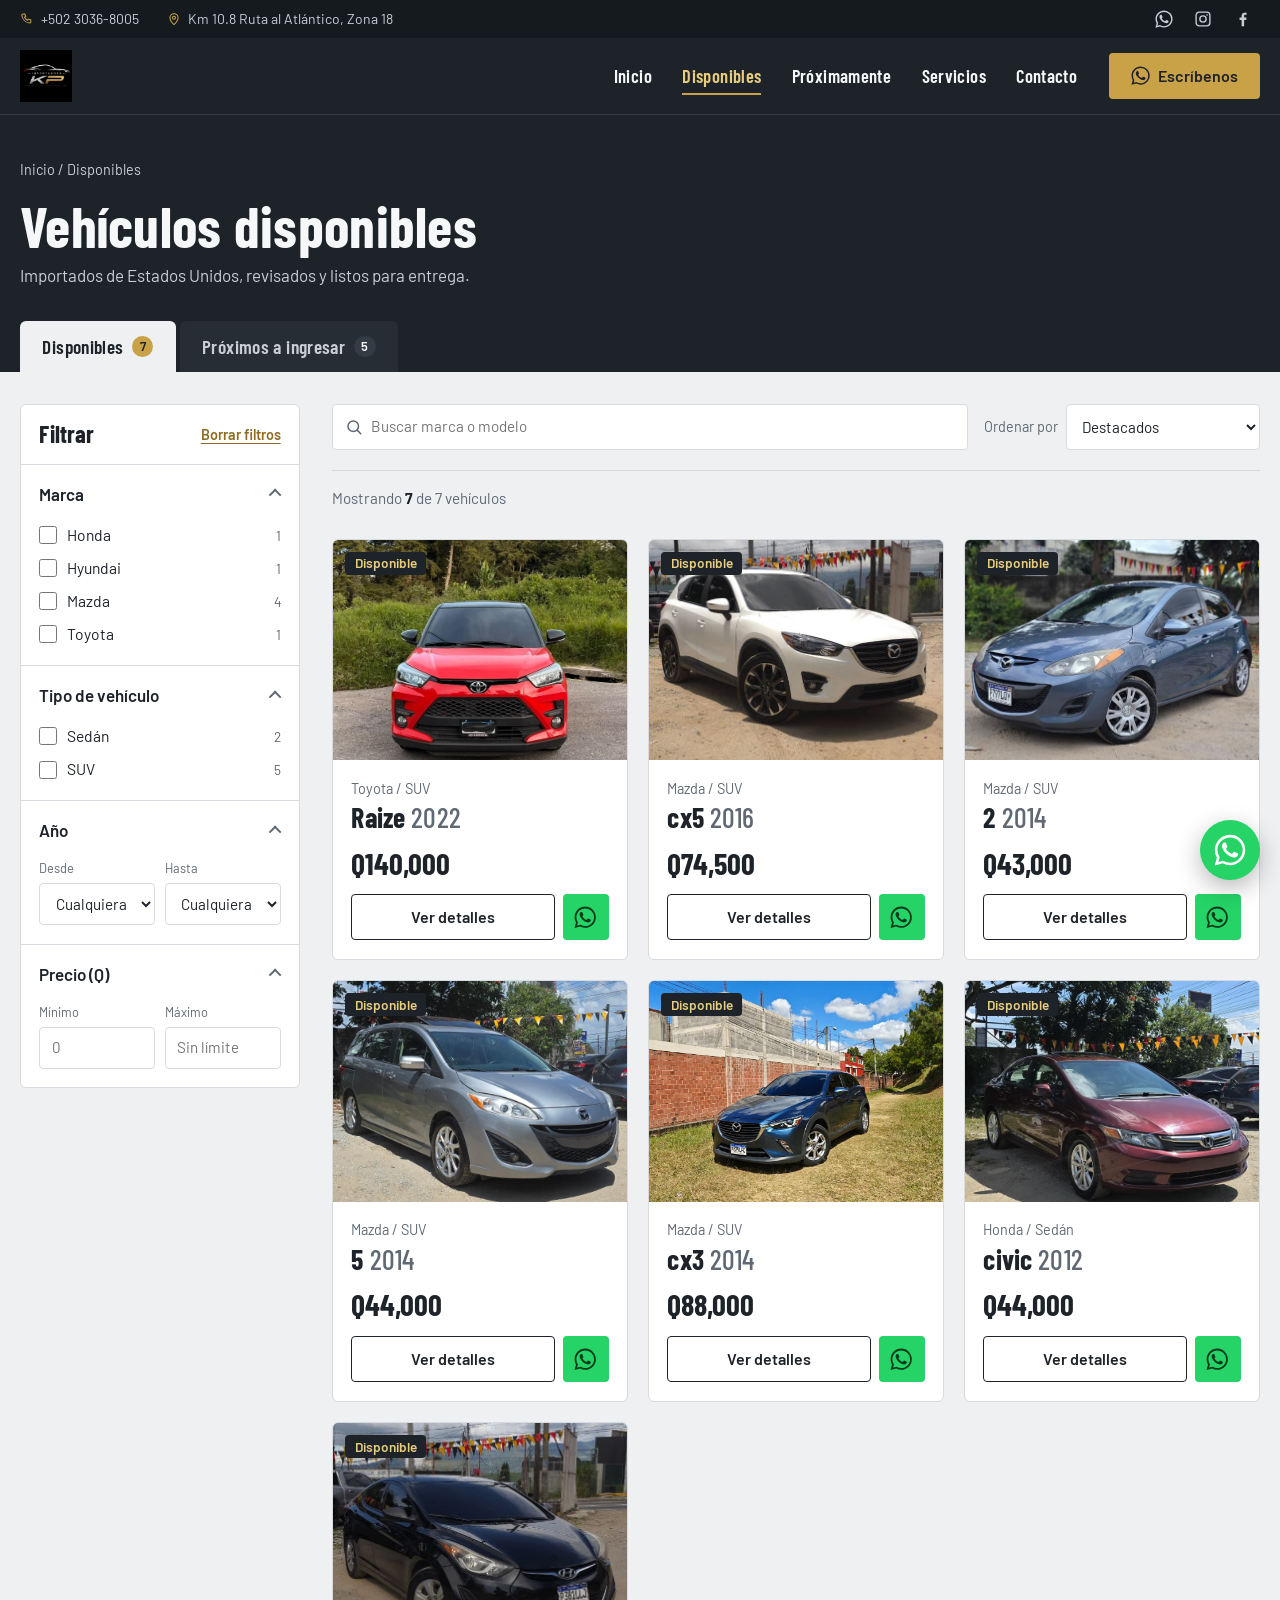
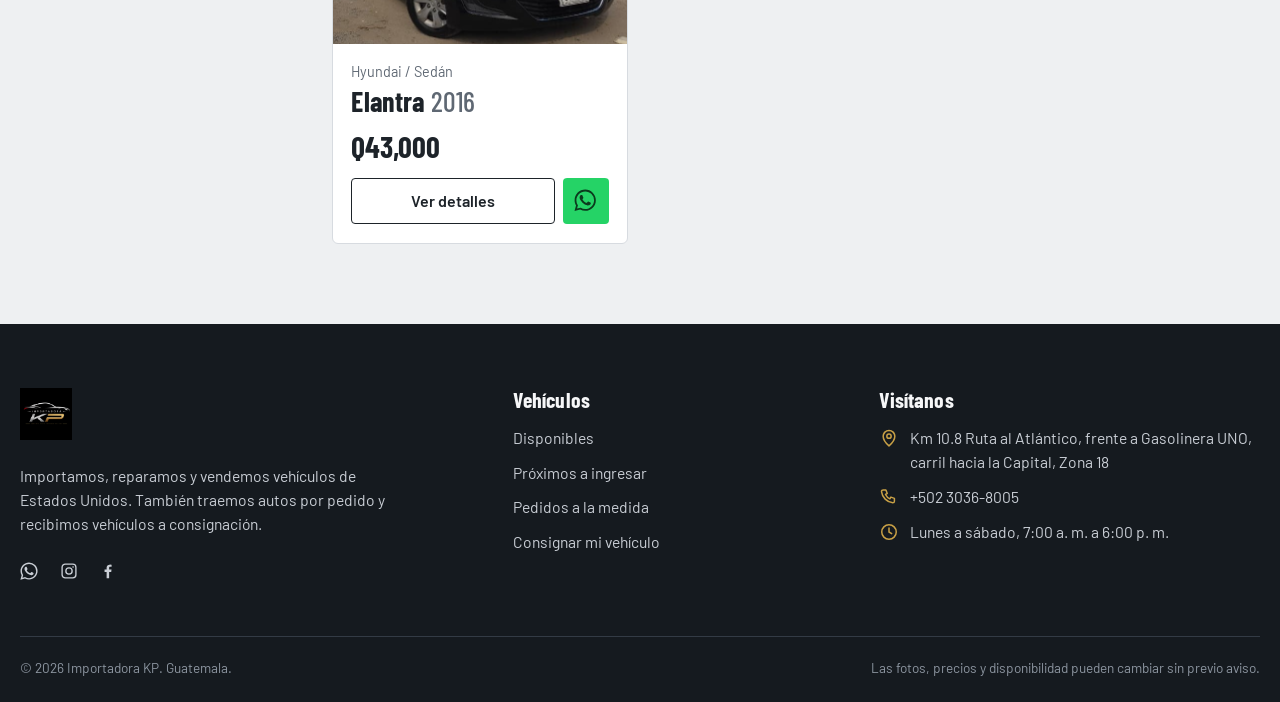
==== catalogo.html @ 545c74b1 "Add files via upload" ====
<!DOCTYPE html>
<html lang="es">
<head>
  <meta charset="UTF-8">
  <meta name="viewport" content="width=device-width, initial-scale=1">
  <title>Catálogo de vehículos | Importadora KP</title>
  <meta name="description" content="Vehículos importados de Estados Unidos disponibles y próximos a ingresar en Importadora KP, Guatemala.">
  <link rel="icon" href="img/logo-kp.png">
  <link rel="preconnect" href="https://fonts.googleapis.com">
  <link rel="preconnect" href="https://fonts.gstatic.com" crossorigin>
  <link href="https://fonts.googleapis.com/css2?family=Barlow+Condensed:wght@500;600;700&family=Barlow:wght@400;500;600&display=swap" rel="stylesheet">
  <link rel="stylesheet" href="css/styles.css">
</head>
<body data-pagina="catalogo">

  <header class="encabezado" id="encabezado"></header>

  <main>
    <section class="cabecera-pagina">
      <div class="contenedor">
        <nav class="migas" aria-label="Ruta"><a href="index.html">Inicio</a> / <span id="migaActual">Catálogo</span></nav>
        <h1 id="tituloCatalogo">Vehículos disponibles</h1>
        <p id="bajadaCatalogo">Importados de Estados Unidos, revisados y listos para entrega.</p>
        <div class="pestanas" role="tablist" aria-label="Tipo de inventario">
          <button class="pestana" role="tab" id="tabDisponibles" data-vista="disponibles" aria-controls="resultados">Disponibles <span class="pestana__cuenta" id="cuentaDisponibles"></span></button>
          <button class="pestana" role="tab" id="tabProximos" data-vista="proximamente" aria-controls="resultados">Próximos a ingresar <span class="pestana__cuenta" id="cuentaProximos"></span></button>
        </div>
      </div>
    </section>

    <div class="contenedor catalogo">
      <!-- Filtros -->
      <aside class="filtros" id="filtros" aria-label="Filtros">
        <div class="filtros__cabeza">
          <h2>Filtrar</h2>
          <button class="filtros__limpiar" id="limpiarFiltros" type="button">Borrar filtros</button>
          <button class="filtros__cerrar" id="cerrarFiltros" type="button" aria-label="Cerrar filtros"></button>
        </div>
        <div id="gruposFiltros"></div>
        <div class="filtros__pie">
          <button class="btn btn--oro btn--bloque" id="verResultados" type="button">Ver resultados</button>
        </div>
      </aside>
      <div class="fondo-filtros" id="fondoFiltros"></div>

      <!-- Resultados -->
      <section id="resultados" role="tabpanel" aria-labelledby="tituloCatalogo">
        <div class="resultados__barra">
          <button class="btn btn--linea boton-filtros" id="abrirFiltros" type="button" aria-controls="filtros">
            <svg viewBox="0 0 24 24" aria-hidden="true"><path d="M4 6h16M7 12h10M10 18h4" stroke="currentColor" stroke-width="2" stroke-linecap="round"/></svg>
            Filtros
          </button>
          <div class="busqueda">
            <svg viewBox="0 0 24 24" aria-hidden="true"><circle cx="11" cy="11" r="7" fill="none" stroke="currentColor" stroke-width="2"/><path d="M16.5 16.5L21 21" stroke="currentColor" stroke-width="2" stroke-linecap="round"/></svg>
            <label class="solo-lectores" for="buscar">Buscar por marca o modelo</label>
            <input id="buscar" type="search" placeholder="Buscar marca o modelo" autocomplete="off">
          </div>
          <div class="orden">
            <label for="ordenar">Ordenar por</label>
            <select id="ordenar">
              <option value="destacados">Destacados</option>
              <option value="precio-asc">Precio: menor a mayor</option>
              <option value="precio-desc">Precio: mayor a menor</option>
              <option value="anio-desc">Año: más nuevo</option>
              <option value="anio-asc">Año: más antiguo</option>
            </select>
          </div>
        </div>

        <p class="resultados__cuenta" id="cuentaResultados" aria-live="polite"></p>
        <div class="chips" id="chips"></div>
        <div id="avisoProximos"></div>
        <div class="rejilla" id="rejilla"></div>
      </section>
    </div>
  </main>

  <footer class="pie" id="pie"></footer>

  <script src="data/vehiculos.js"></script>
  <script src="js/comun.js"></script>
  <script src="js/catalogo.js"></script>
</body>
</html>
---- css/styles.css ----
/* =============================================================
   IMPORTADORA KP — ESTILOS
   Paleta cromo y oro sobre acero oscuro.
   ============================================================= */

:root {
  /* Colores de marca */
  --acero: #1D2329;          /* fondo oscuro principal */
  --acero-2: #262D35;        /* paneles sobre fondo oscuro */
  --acero-3: #333B45;        /* bordes sobre fondo oscuro */
  --cromo: #C9CED5;          /* texto secundario sobre oscuro */
  --blanco: #F6F7F8;
  --oro: #C9A146;
  --oro-claro: #E8CD7E;
  --oro-oscuro: #8E6B22;
  --papel: #EEF0F2;          /* fondo claro del catálogo */
  --tinta: #1D2329;          /* texto sobre claro */
  --gris: #5F6873;           /* texto secundario sobre claro */
  --linea: #D7DBE0;          /* bordes sobre claro */
  --wa: #25D366;

  --grad-oro: linear-gradient(180deg, #F7E7B0 0%, #E3C36F 38%, #C9A146 55%, #8E6B22 100%);
  --grad-cromo: linear-gradient(180deg, #FFFFFF 0%, #D9DDE2 45%, #9EA5AE 55%, #E7EAED 100%);

  --fuente-titulo: "Barlow Condensed", "Arial Narrow", "Roboto Condensed", sans-serif;
  --fuente-texto: "Barlow", "Segoe UI", Roboto, Helvetica, Arial, sans-serif;

  --ancho: 1240px;
  --radio: 6px;
  --radio-sm: 4px;
  --alto-barra: 76px;
}

*, *::before, *::after { box-sizing: border-box; }

html { scroll-behavior: smooth; scroll-padding-top: calc(var(--alto-barra) + 12px); }

body {
  margin: 0;
  font-family: var(--fuente-texto);
  font-size: 1.0625rem;
  line-height: 1.55;
  color: var(--tinta);
  background: var(--papel);
  -webkit-font-smoothing: antialiased;
}
body.sin-scroll { overflow: hidden; }

img { max-width: 100%; display: block; }
[hidden] { display: none !important; }
a { color: inherit; }
svg { width: 1em; height: 1em; flex-shrink: 0; }

h1, h2, h3 {
  font-family: var(--fuente-titulo);
  font-weight: 700;
  line-height: 1.02;
  letter-spacing: 0.005em;
  margin: 0;
}

:focus-visible { outline: 3px solid var(--oro); outline-offset: 3px; border-radius: 2px; }

.contenedor { width: min(100% - 2.5rem, var(--ancho)); margin-inline: auto; }

.solo-lectores {
  position: absolute; width: 1px; height: 1px; overflow: hidden;
  clip: rect(0 0 0 0); white-space: nowrap;
}

/* ---------- Botones ---------- */

.btn {
  display: inline-flex; align-items: center; justify-content: center; gap: .5rem;
  min-height: 46px; padding: .65rem 1.3rem;
  font: 600 1rem/1 var(--fuente-texto);
  text-decoration: none; border-radius: var(--radio-sm);
  border: 1.5px solid transparent; cursor: pointer;
  transition: background-color .15s, color .15s, border-color .15s;
}
.btn svg { width: 1.2em; height: 1.2em; }
.btn--oro { background: var(--oro); color: var(--acero); }
.btn--oro:hover { background: var(--oro-claro); }
.btn--linea { background: transparent; border-color: var(--tinta); color: var(--tinta); }
.btn--linea:hover { background: var(--tinta); color: var(--blanco); }
.btn--cromo { background: transparent; border-color: var(--cromo); color: var(--blanco); }
.btn--cromo:hover { background: var(--blanco); color: var(--acero); border-color: var(--blanco); }
.btn--wa { background: var(--wa); color: #0B3B1D; }
.btn--wa:hover { background: #3BE07A; }
.btn--icono { width: 46px; padding: 0; }
.btn--icono svg { width: 1.4em; height: 1.4em; }
.btn--bloque { width: 100%; }

/* ---------- Logo ---------- */

.logo { display: inline-flex; align-items: center; text-decoration: none; }
.logo img { height: 52px; width: auto; }
.logo__texto { display: none; }
.logo--texto .logo__texto {
  display: inline-block;
  font: 700 1.75rem/1 var(--fuente-titulo);
  background: var(--grad-cromo);
  -webkit-background-clip: text; background-clip: text; color: transparent;
}
.logo--texto .logo__texto b {
  background: var(--grad-oro);
  -webkit-background-clip: text; background-clip: text; color: transparent;
}

/* ---------- Encabezado ---------- */

.encabezado { position: sticky; top: 0; z-index: 50; }

.franja { background: #151A1F; color: var(--cromo); font-size: .875rem; }
.franja__fila { display: flex; align-items: center; gap: 1.75rem; min-height: 38px; }
.franja__dato { display: inline-flex; align-items: center; gap: .45rem; text-decoration: none; }
.franja__dato:hover { color: var(--oro-claro); }
.franja__dato svg { color: var(--oro); }
.redes { display: flex; gap: .35rem; }
.redes a {
  display: grid; place-items: center; width: 34px; height: 34px;
  color: var(--cromo); border-radius: 50%; text-decoration: none;
}
.redes a:hover { color: var(--oro-claro); }
.redes svg { width: 18px; height: 18px; }
.redes--franja { margin-left: auto; }

.barra { background: var(--acero); border-bottom: 1px solid var(--acero-3); }
.barra__fila { display: flex; align-items: center; justify-content: space-between; min-height: var(--alto-barra); gap: 2rem; }

.nav { display: flex; align-items: center; gap: 2rem; }
.nav ul { display: flex; gap: 1.9rem; list-style: none; margin: 0; padding: 0; }
.nav ul a {
  position: relative; display: block; padding: .5rem 0;
  font: 600 1.15rem/1 var(--fuente-titulo); letter-spacing: .02em;
  color: var(--blanco); text-decoration: none;
}
.nav ul a::after {
  content: ""; position: absolute; left: 0; right: 0; bottom: -2px; height: 2px;
  background: var(--oro); transform: scaleX(0); transform-origin: left; transition: transform .2s;
}
.nav ul a:hover::after, .nav ul a[aria-current="page"]::after { transform: scaleX(1); }
.nav ul a[aria-current="page"] { color: var(--oro-claro); }

.barra__menu {
  display: none; width: 46px; height: 46px; border: 1px solid var(--acero-3);
  background: transparent; color: var(--blanco); border-radius: var(--radio-sm); cursor: pointer;
}
.barra__menu svg { width: 24px; height: 24px; }

/* ---------- Portada (slider) ---------- */

.portada { position: relative; background: var(--acero); color: var(--blanco); overflow: hidden; }
.portada__pista { position: relative; height: clamp(520px, 82vh, 780px); }

/* Cada diapositiva espera a la derecha y entra deslizándose */
.diapositiva {
  position: absolute; inset: 0; display: flex; align-items: flex-end;
  transform: translateX(100%); visibility: hidden;
  transition: transform 1s cubic-bezier(.77, 0, .18, 1), visibility 1s;
}
.diapositiva.es-activa { transform: translateX(0); visibility: visible; }
.diapositiva.es-saliente { transform: translateX(-100%); visibility: visible; }
/* Cuando se va hacia atrás, el movimiento es al revés */
.portada--atras .diapositiva { transform: translateX(-100%); }
.portada--atras .diapositiva.es-activa { transform: translateX(0); }
.portada--atras .diapositiva.es-saliente { transform: translateX(100%); }

.diapositiva__fondo { position: absolute; inset: 0; overflow: hidden; }
.diapositiva__fondo img { width: 100%; height: 100%; object-fit: cover; }
/* La foto se acerca lentamente mientras está en pantalla */
.diapositiva.es-activa .diapositiva__fondo img { animation: acercar calc(var(--duracion, 6s) + 1.5s) ease-out forwards; }
@keyframes acercar { from { transform: scale(1); } to { transform: scale(1.1); } }

.diapositiva__fondo .foto-vacia { height: 100%; background: radial-gradient(ellipse at 70% 40%, #3A434E 0%, var(--acero) 70%); }
.diapositiva__fondo .foto-vacia svg { width: min(46vw, 560px); height: auto; color: #2E363F; margin-left: 30%; }
.diapositiva__fondo .foto-vacia span { display: none; }
.diapositiva::after {
  content: ""; position: absolute; inset: 0;
  background:
    linear-gradient(90deg, rgba(21,26,31,.92) 0%, rgba(21,26,31,.7) 42%, rgba(21,26,31,.1) 75%),
    linear-gradient(0deg, rgba(21,26,31,.85) 0%, rgba(21,26,31,0) 45%);
}
.diapositiva__texto { position: relative; z-index: 2; padding-bottom: clamp(5.5rem, 12vh, 8rem); }
.diapositiva__texto > * { max-width: 760px; }
.diapositiva__texto h1, .diapositiva__texto h2 {
  font-size: clamp(2.6rem, 6.2vw, 5rem);
  text-wrap: balance;
}
.diapositiva__texto p { font-size: clamp(1.05rem, 1.6vw, 1.25rem); color: var(--cromo); max-width: 56ch; margin: 1.1rem 0 2rem; }
.diapositiva__botones { display: flex; flex-wrap: wrap; gap: .8rem; }

/* Los textos entran uno tras otro después de que llega la foto */
.diapositiva.es-activa .diapositiva__texto > * { animation: entrar .8s cubic-bezier(.2,.7,.2,1) both; animation-delay: .55s; }
.diapositiva.es-activa .diapositiva__texto > :nth-child(2) { animation-delay: .7s; }
.diapositiva.es-activa .diapositiva__texto > :nth-child(3) { animation-delay: .85s; }
@keyframes entrar { from { opacity: 0; transform: translateY(28px); } to { opacity: 1; transform: none; } }

.portada__controles {
  position: absolute; z-index: 3; left: 0; right: 0; bottom: 1.75rem;
}
.portada__controles .contenedor { display: flex; align-items: center; gap: 1.25rem; }
.portada__puntos { display: flex; gap: .5rem; }
.portada__punto {
  position: relative; width: 56px; height: 20px; padding: 0; border: 0; background: none; cursor: pointer;
}
.portada__punto::before {
  content: ""; position: absolute; left: 0; right: 0; top: 9px; height: 3px; background: rgba(255,255,255,.28);
}
.portada__punto span {
  position: absolute; left: 0; top: 9px; height: 3px; width: 0; background: var(--oro);
}
.portada__punto.es-activo span { animation: progreso var(--duracion, 6s) linear forwards; }
.portada.en-pausa .portada__punto.es-activo span { animation-play-state: paused; }
@keyframes progreso { to { width: 100%; } }
.portada__contador { font: 600 1rem/1 var(--fuente-titulo); color: var(--cromo); letter-spacing: .05em; }
.portada__flechas { margin-left: auto; display: flex; gap: .5rem; }
.portada__flecha {
  width: 46px; height: 46px; display: grid; place-items: center;
  background: rgba(21,26,31,.55); color: var(--blanco); border: 1px solid rgba(255,255,255,.25);
  border-radius: 50%; cursor: pointer;
}
.portada__flecha:hover { border-color: var(--oro); color: var(--oro-claro); }
.portada__flecha svg { width: 20px; height: 20px; }
/* deja espacio para el botón flotante de WhatsApp */
@media (max-width: 1400px) { .portada__flechas { margin-right: 4.5rem; } }

/* ---------- Secciones ---------- */

.seccion { padding: clamp(4rem, 8vw, 6.5rem) 0; }
.seccion--oscura { background: var(--acero); color: var(--blanco); }
.seccion--blanca { background: #fff; }

.seccion__cabeza { display: flex; align-items: flex-end; justify-content: space-between; gap: 1.5rem; margin-bottom: 2.25rem; flex-wrap: wrap; }
.seccion__titulo { font-size: clamp(2.2rem, 4.4vw, 3.4rem); }
.seccion__bajada { color: var(--gris); margin: .6rem 0 0; max-width: 60ch; }
.seccion--oscura .seccion__bajada { color: var(--cromo); }

.enlace-flecha {
  display: inline-flex; align-items: center; gap: .4rem;
  font-weight: 600; text-decoration: none; border-bottom: 2px solid var(--oro); padding-bottom: 2px;
}
.enlace-flecha:hover { color: var(--oro-oscuro); }
.seccion--oscura .enlace-flecha:hover { color: var(--oro-claro); }

.seccion__mas { margin: 2rem 0 0; }

/* ---------- Servicios ---------- */

.servicios { background: var(--acero-2); color: var(--blanco); border-top: 3px solid var(--oro); }
.servicios__rejilla { display: grid; grid-template-columns: repeat(4, 1fr); }
.servicio {
  display: flex; flex-direction: column; gap: .7rem;
  padding: 2.4rem 1.75rem; border-right: 1px solid var(--acero-3); text-decoration: none;
}
.servicio:last-child { border-right: 0; }
.servicio svg { width: 44px; height: 44px; color: var(--oro); }
.servicio h3 { font-size: 1.6rem; }
.servicio p { margin: 0; color: var(--cromo); font-size: .98rem; }
a.servicio:hover h3 { color: var(--oro-claro); }

/* ---------- Carrusel de fichas (inicio) ---------- */

.carrusel { position: relative; }
.carrusel__pista {
  display: grid; grid-auto-flow: column; grid-auto-columns: calc((100% - 3 * 1.25rem) / 4);
  gap: 1.25rem; overflow-x: auto; scroll-snap-type: x mandatory;
  padding-bottom: .75rem; scrollbar-width: thin;
}
.carrusel__pista > * { scroll-snap-align: start; }
.carrusel__flechas { display: flex; gap: .5rem; }
.carrusel__flecha {
  width: 44px; height: 44px; display: grid; place-items: center; cursor: pointer;
  background: transparent; border: 1.5px solid currentColor; border-radius: 50%; color: inherit;
}
.carrusel__flecha:hover { background: var(--oro); border-color: var(--oro); color: var(--acero); }
.carrusel__flecha svg { width: 18px; height: 18px; }
.carrusel__flecha:disabled { opacity: .3; pointer-events: none; }

/* ---------- Ficha de vehículo ---------- */

.ficha {
  display: flex; flex-direction: column; background: #fff;
  border: 1px solid var(--linea); border-radius: var(--radio); overflow: hidden;
  color: var(--tinta);
}
.ficha:hover { border-color: #AEB5BE; }
.ficha__foto { position: relative; display: block; text-decoration: none; aspect-ratio: 4 / 3; background: #E3E6EA; overflow: hidden; }
.ficha__foto img { width: 100%; height: 100%; object-fit: cover; transition: transform .4s ease; }
.ficha:hover .ficha__foto img { transform: scale(1.03); }
.ficha__estado {
  position: absolute; top: .75rem; left: .75rem;
  padding: .3rem .6rem; border-radius: var(--radio-sm);
  font: 600 .85rem/1 var(--fuente-texto);
  background: var(--acero); color: var(--oro-claro);
}
.ficha--proximo .ficha__estado { background: var(--oro); color: var(--acero); }

.ficha__cuerpo { display: flex; flex-direction: column; flex: 1; padding: 1.1rem 1.15rem 1.2rem; }
.ficha__marca { margin: 0 0 .2rem; font-size: .9rem; color: var(--gris); }
.ficha__nombre { font-size: 1.75rem; }
.ficha__nombre a { text-decoration: none; }
.ficha__nombre a:hover { color: var(--oro-oscuro); }
.ficha__nombre span { color: var(--gris); font-weight: 500; }
.ficha__datos { display: flex; flex-wrap: wrap; gap: .35rem; list-style: none; padding: 0; margin: .75rem 0 0; }
.ficha__datos li { font-size: .85rem; padding: .2rem .55rem; background: var(--papel); border-radius: var(--radio-sm); color: #3E4650; }
.ficha__precio {
  margin: auto 0 0; padding-top: 1rem;
  font: 700 1.9rem/1 var(--fuente-titulo); color: var(--tinta);
}
.ficha__precio--pendiente { font-size: 1.35rem; color: var(--gris); font-weight: 600; }
.ficha__acciones { display: flex; gap: .5rem; margin-top: 1rem; }
.ficha__acciones .btn--linea { flex: 1; }

/* Foto faltante */
.foto-vacia {
  width: 100%; height: 100%; display: flex; flex-direction: column; align-items: center; justify-content: center; gap: .6rem;
  background: linear-gradient(160deg, #E7EAED, #D5DADF); color: #A9B0B8;
}
.foto-vacia svg { width: 46%; height: auto; }
.foto-vacia span { font-size: .85rem; color: var(--gris); }
.seccion--oscura .ficha { border-color: var(--acero-3); }

/* Vacío */
.vacio {
  grid-column: 1 / -1; padding: 3rem 1.5rem; text-align: center;
  border: 1.5px dashed var(--linea); border-radius: var(--radio); background: #fff;
}
.vacio h3 { font-size: 1.8rem; margin-bottom: .5rem; }
.vacio p { color: var(--gris); margin: 0 auto 1.25rem; max-width: 48ch; }
.vacio__botones { display: flex; gap: .6rem; justify-content: center; flex-wrap: wrap; }
.seccion--oscura .vacio { background: var(--acero-2); border-color: var(--acero-3); }
.seccion--oscura .vacio p { color: var(--cromo); }

/* ---------- Contacto ---------- */

.contacto__rejilla { display: grid; grid-template-columns: 1fr 1.1fr; gap: clamp(2rem, 5vw, 4.5rem); align-items: start; }
.contacto__lista { list-style: none; padding: 0; margin: 2rem 0; display: grid; gap: 1.25rem; }
.contacto__lista li { display: grid; grid-template-columns: 44px 1fr; gap: .9rem; align-items: start; }
.contacto__icono { display: grid; place-items: center; width: 44px; height: 44px; border-radius: 50%; background: var(--acero); color: var(--oro); }
.contacto__icono svg { width: 20px; height: 20px; }
.contacto__lista strong { display: block; font-size: .9rem; color: var(--gris); font-weight: 500; }
.contacto__lista a, .contacto__lista span { font-weight: 600; text-decoration: none; }
.contacto__lista a:hover { color: var(--oro-oscuro); }
.contacto__mapa { border: 1px solid var(--linea); border-radius: var(--radio); overflow: hidden; aspect-ratio: 16 / 10; background: #E3E6EA; }
.contacto__mapa iframe { width: 100%; height: 100%; border: 0; display: block; }

.formulario { background: var(--acero); color: var(--blanco); padding: clamp(1.75rem, 4vw, 2.75rem); border-radius: var(--radio); }
.formulario h3 { font-size: 2rem; }
.formulario > p { color: var(--cromo); margin: .5rem 0 1.5rem; }
.campo { display: grid; gap: .4rem; margin-bottom: 1rem; }
.campo label { font-size: .95rem; font-weight: 600; }
.campo input, .campo select, .campo textarea {
  width: 100%; min-height: 48px; padding: .7rem .9rem;
  font: inherit; font-size: 1rem; color: var(--blanco);
  background: var(--acero-2); border: 1px solid var(--acero-3); border-radius: var(--radio-sm);
}
.campo textarea { min-height: 110px; resize: vertical; }
.campo input:focus, .campo select:focus, .campo textarea:focus { outline: none; border-color: var(--oro); box-shadow: 0 0 0 3px rgba(201,161,70,.25); }
.campo__fila { display: grid; grid-template-columns: 1fr 1fr; gap: 1rem; }
.formulario__nota { font-size: .85rem; color: var(--cromo); margin: .9rem 0 0; }
.campo__error { color: #F2A7A0; font-size: .85rem; min-height: 1em; }

/* ---------- Pie ---------- */

.pie { background: #151A1F; color: var(--cromo); padding-top: 4rem; }
.pie__rejilla { display: grid; grid-template-columns: 1.4fr 1fr 1.2fr; gap: 3rem; padding-bottom: 3rem; }
.pie__marca p { margin: 1.1rem 0; max-width: 42ch; font-size: .98rem; }
.pie__marca .redes { margin-left: -8px; }
.pie__titulo { font-size: 1.35rem; color: var(--blanco); margin-bottom: 1rem; }
.pie__lista { list-style: none; margin: 0; padding: 0; display: grid; gap: .65rem; font-size: .98rem; }
.pie__lista a { text-decoration: none; }
.pie__lista a:hover { color: var(--oro-claro); }
.pie__lista--iconos li { display: grid; grid-template-columns: 20px 1fr; gap: .7rem; }
.pie__lista--iconos svg { width: 20px; height: 20px; color: var(--oro); margin-top: 2px; }
.pie__legal {
  display: flex; justify-content: space-between; gap: 1rem; flex-wrap: wrap;
  border-top: 1px solid var(--acero-3); padding: 1.25rem 0 1.5rem; font-size: .85rem; color: #8D96A1;
}
.pie__legal p { margin: 0; }

/* ---------- WhatsApp flotante ---------- */

.wa-flotante {
  position: fixed; right: 1.25rem; bottom: 1.25rem; z-index: 60;
  width: 60px; height: 60px; display: grid; place-items: center; border-radius: 50%;
  background: var(--wa); color: #fff; box-shadow: 0 8px 24px rgba(0,0,0,.28);
}
.wa-flotante svg { width: 32px; height: 32px; }
.wa-flotante:hover { background: #1FB857; }

/* =============================================================
   CATÁLOGO
   ============================================================= */

.cabecera-pagina { background: var(--acero); color: var(--blanco); padding: 2.75rem 0 0; }
.cabecera-pagina h1 { font-size: clamp(2.4rem, 5vw, 3.6rem); }
.cabecera-pagina p { color: var(--cromo); margin: .5rem 0 0; max-width: 60ch; }
.migas { font-size: .9rem; color: var(--cromo); margin-bottom: .9rem; }
.migas a { text-decoration: none; }
.migas a:hover { color: var(--oro-claro); }

.pestanas { display: flex; gap: .25rem; margin-top: 2rem; }
.pestana {
  display: inline-flex; align-items: center; gap: .55rem;
  padding: .95rem 1.4rem; border: 0; cursor: pointer;
  font: 600 1.2rem/1 var(--fuente-titulo); letter-spacing: .02em;
  color: var(--cromo); background: var(--acero-2);
  border-radius: var(--radio) var(--radio) 0 0;
}
.pestana:hover { color: var(--blanco); }
.pestana[aria-selected="true"] { background: var(--papel); color: var(--tinta); }
.pestana__cuenta {
  font: 600 .8rem/1 var(--fuente-texto); padding: .25rem .45rem; border-radius: 99px;
  background: var(--acero-3); color: var(--blanco);
}
.pestana[aria-selected="true"] .pestana__cuenta { background: var(--oro); color: var(--acero); }

.catalogo { display: grid; grid-template-columns: 280px 1fr; gap: 2rem; padding: 2rem 0 5rem; align-items: start; }

/* Filtros */
.filtros {
  position: sticky; top: calc(var(--alto-barra) + 1rem);
  background: #fff; border: 1px solid var(--linea); border-radius: var(--radio);
  max-height: calc(100vh - var(--alto-barra) - 2rem); overflow: auto;
}
.filtros__cabeza {
  display: flex; align-items: center; justify-content: space-between;
  padding: 1rem 1.15rem; border-bottom: 1px solid var(--linea);
}
.filtros__cabeza h2 { font-size: 1.5rem; }
.filtros__limpiar { background: none; border: 0; color: var(--oro-oscuro); font: 600 .9rem var(--fuente-texto); cursor: pointer; padding: .3rem 0; text-decoration: underline; text-underline-offset: 3px; }
.filtros__cerrar { display: none; background: none; border: 0; cursor: pointer; width: 40px; height: 40px; color: var(--tinta); }
.filtros__cerrar svg { width: 22px; height: 22px; }

.grupo { border-bottom: 1px solid var(--linea); }
.grupo:last-of-type { border-bottom: 0; }
.grupo summary {
  display: flex; align-items: center; justify-content: space-between;
  padding: 1rem 1.15rem; cursor: pointer; list-style: none;
  font-weight: 600;
}
.grupo summary::-webkit-details-marker { display: none; }
.grupo summary::after {
  content: ""; width: 9px; height: 9px; border-right: 2px solid var(--gris); border-bottom: 2px solid var(--gris);
  transform: rotate(45deg) translateY(-3px); transition: transform .2s;
}
.grupo[open] summary::after { transform: rotate(225deg) translateY(-2px); }
.grupo__cuerpo { padding: 0 1.15rem 1.15rem; display: grid; gap: .55rem; }

.opcion { display: flex; align-items: center; gap: .6rem; cursor: pointer; font-size: .98rem; }
.opcion input { width: 18px; height: 18px; accent-color: var(--acero); margin: 0; }
.opcion span:last-child { margin-left: auto; color: var(--gris); font-size: .85rem; }

.rango { display: grid; grid-template-columns: 1fr 1fr; gap: .6rem; }
.rango label { display: grid; gap: .25rem; font-size: .8rem; color: var(--gris); }
.rango input, .rango select, .busqueda input, .orden select {
  width: 100%; min-height: 42px; padding: .5rem .7rem; font: inherit; font-size: .95rem;
  border: 1px solid var(--linea); border-radius: var(--radio-sm); background: #fff; color: var(--tinta);
}
.rango input:focus, .rango select:focus, .busqueda input:focus, .orden select:focus { outline: none; border-color: var(--acero); box-shadow: 0 0 0 3px rgba(29,35,41,.12); }

/* Resultados */
.resultados__barra {
  display: flex; align-items: center; gap: 1rem; flex-wrap: wrap;
  padding-bottom: 1.25rem; margin-bottom: 1.5rem; border-bottom: 1px solid var(--linea);
}
.busqueda { position: relative; flex: 1 1 260px; }
.busqueda svg { position: absolute; left: .8rem; top: 50%; transform: translateY(-50%); width: 18px; height: 18px; color: var(--gris); }
.busqueda input { padding-left: 2.4rem; min-height: 46px; }
.resultados__cuenta { margin: -0.5rem 0 1rem; color: var(--gris); font-size: .95rem; }
.resultados__cuenta:empty { display: none; }
.filtros__vacio { padding: 1.15rem; margin: 0; color: var(--gris); }
.resultados__cuenta strong { color: var(--tinta); }
.orden { display: flex; align-items: center; gap: .5rem; }
.orden label { font-size: .9rem; color: var(--gris); white-space: nowrap; }
.orden select { min-height: 46px; width: auto; }
.boton-filtros { display: none; }

.chips { display: flex; flex-wrap: wrap; gap: .5rem; margin: -0.5rem 0 1.25rem; }
.chip {
  display: inline-flex; align-items: center; gap: .4rem;
  padding: .35rem .5rem .35rem .75rem; border-radius: 99px;
  background: var(--acero); color: var(--blanco); border: 0; cursor: pointer; font: 500 .85rem var(--fuente-texto);
}
.chip svg { width: 14px; height: 14px; color: var(--oro-claro); }
.chip:hover { background: #2F3842; }

.rejilla { display: grid; grid-template-columns: repeat(3, 1fr); gap: 1.25rem; }

.aviso-proximos {
  display: flex; gap: 1rem; align-items: center; justify-content: space-between; flex-wrap: wrap;
  padding: 1.1rem 1.25rem; margin-bottom: 1.5rem;
  background: #fff; border: 1px solid var(--linea); border-left: 4px solid var(--oro); border-radius: var(--radio);
}
.aviso-proximos p { margin: 0; max-width: 62ch; }

.fondo-filtros { display: none; }

/* =============================================================
   DETALLE DE VEHÍCULO
   ============================================================= */

.detalle { display: grid; grid-template-columns: 1.45fr 1fr; gap: 2.5rem; padding: 2rem 0 4rem; align-items: start; }
.galeria__principal {
  position: relative; aspect-ratio: 4 / 3; background: #E3E6EA; border-radius: var(--radio); overflow: hidden;
}
.galeria__principal img { width: 100%; height: 100%; object-fit: cover; }
.galeria__miniaturas { display: grid; grid-template-columns: repeat(5, 1fr); gap: .6rem; margin-top: .6rem; }
.galeria__miniatura { padding: 0; border: 2px solid transparent; border-radius: var(--radio-sm); overflow: hidden; aspect-ratio: 4 / 3; cursor: pointer; background: #E3E6EA; }
.galeria__miniatura img { width: 100%; height: 100%; object-fit: cover; }
.galeria__miniatura[aria-current="true"] { border-color: var(--oro); }
.galeria__nav {
  position: absolute; top: 50%; transform: translateY(-50%);
  width: 44px; height: 44px; border-radius: 50%; border: 0; cursor: pointer;
  background: rgba(29,35,41,.7); color: #fff; display: grid; place-items: center;
}
.galeria__nav svg { width: 18px; height: 18px; }
.galeria__nav--ant { left: .75rem; }
.galeria__nav--sig { right: .75rem; }

.resumen { position: sticky; top: calc(var(--alto-barra) + 1rem); background: #fff; border: 1px solid var(--linea); border-radius: var(--radio); padding: 1.75rem; }
.resumen__estado { display: inline-block; padding: .3rem .6rem; border-radius: var(--radio-sm); font: 600 .85rem/1 var(--fuente-texto); background: var(--acero); color: var(--oro-claro); }
.resumen__estado--proximo { background: var(--oro); color: var(--acero); }
.resumen__marca { margin: 1rem 0 .15rem; color: var(--gris); }
.resumen h1 { font-size: clamp(2.2rem, 4vw, 3rem); }
.resumen h1 span { color: var(--gris); font-weight: 500; }
.resumen__precio { font: 700 2.6rem/1 var(--fuente-titulo); margin: 1.25rem 0 0; }
.resumen__precio--pendiente { font-size: 1.8rem; color: var(--gris); }
.resumen__botones { display: grid; gap: .6rem; margin-top: 1.5rem; }
.resumen__nota { font-size: .88rem; color: var(--gris); margin: 1rem 0 0; }

.fichatecnica { margin-top: 2.5rem; }
.fichatecnica h2 { font-size: 2rem; margin-bottom: 1rem; }
.fichatecnica dl { display: grid; grid-template-columns: repeat(2, 1fr); margin: 0; background: #fff; border: 1px solid var(--linea); border-radius: var(--radio); overflow: hidden; }
.fichatecnica dl div { padding: .9rem 1.15rem; border-bottom: 1px solid var(--linea); }
.fichatecnica dl div:nth-child(odd) { border-right: 1px solid var(--linea); }
.fichatecnica dt { font-size: .85rem; color: var(--gris); }
.fichatecnica dd { margin: .1rem 0 0; font-weight: 600; }
.fichatecnica__texto { margin-top: 1.5rem; white-space: pre-line; max-width: 70ch; }

.no-encontrado { padding: 5rem 0; text-align: center; }
.no-encontrado h1 { font-size: 3rem; margin-bottom: .75rem; }
.no-encontrado p { color: var(--gris); margin: 0 auto 1.75rem; max-width: 48ch; }

/* =============================================================
   RESPONSIVE
   ============================================================= */

@media (max-width: 1100px) {
  .carrusel__pista { grid-auto-columns: calc((100% - 2 * 1.25rem) / 3); }
  .rejilla { grid-template-columns: repeat(2, 1fr); }
  .nav ul { gap: 1.3rem; }
}

@media (max-width: 960px) {
  :root { --alto-barra: 68px; }
  .franja__dato--dir { display: none; }
  .barra__menu { display: grid; place-items: center; }
  .nav {
    position: fixed; inset: calc(var(--alto-barra) + 38px) 0 0 0; z-index: 40;
    flex-direction: column; align-items: stretch; gap: 1.5rem;
    padding: 1.5rem 1.25rem 2rem; background: var(--acero);
    transform: translateX(100%); visibility: hidden; transition: transform .25s ease, visibility .25s;
  }
  .nav--abierto { transform: none; visibility: visible; }
  .nav ul { flex-direction: column; gap: 0; }
  .nav ul a { padding: 1.1rem 0; font-size: 1.6rem; border-bottom: 1px solid var(--acero-3); }
  .nav ul a::after { display: none; }
  .nav__cta { min-height: 54px; }

  .servicios__rejilla { grid-template-columns: repeat(2, 1fr); }
  .servicio:nth-child(2) { border-right: 0; }
  .servicio:nth-child(-n+2) { border-bottom: 1px solid var(--acero-3); }

  .contacto__rejilla { grid-template-columns: 1fr; }
  .pie__rejilla { grid-template-columns: 1fr 1fr; }
  .pie__marca { grid-column: 1 / -1; }

  /* Catálogo: filtros como panel lateral */
  .catalogo { grid-template-columns: 1fr; }
  .filtros {
    position: fixed; top: 0; bottom: 0; left: 0; z-index: 70; width: min(88vw, 360px);
    max-height: none; border-radius: 0; border: 0;
    transform: translateX(-100%); visibility: hidden; transition: transform .25s ease, visibility .25s;
  }
  .filtros--abierto { transform: none; visibility: visible; }
  .filtros__cerrar { display: grid; place-items: center; }
  .filtros__pie { position: sticky; bottom: 0; padding: 1rem 1.15rem; background: #fff; border-top: 1px solid var(--linea); }
  .fondo-filtros { position: fixed; inset: 0; z-index: 65; background: rgba(21,26,31,.55); }
  .fondo-filtros--visible { display: block; }
  .boton-filtros { display: inline-flex; }

  .detalle { grid-template-columns: 1fr; }
  .resumen { position: static; }
}

@media (min-width: 961px) { .filtros__pie { display: none; } }

@media (max-width: 640px) {
  body { font-size: 1rem; }
  .contenedor { width: min(100% - 2rem, var(--ancho)); }
  .franja { font-size: .82rem; }
  .logo img { height: 42px; }
  .carrusel__pista { grid-auto-columns: 82%; }
  .rejilla { grid-template-columns: 1fr; }
  .servicios__rejilla { grid-template-columns: 1fr; }
  .servicio { border-right: 0; border-bottom: 1px solid var(--acero-3); padding: 1.75rem 0; }
  .servicio:last-child { border-bottom: 0; }
  .campo__fila { grid-template-columns: 1fr; }
  .pie__rejilla { grid-template-columns: 1fr; gap: 2rem; }
  .diapositiva::after { background: linear-gradient(0deg, rgba(21,26,31,.95) 0%, rgba(21,26,31,.75) 45%, rgba(21,26,31,.2) 100%); }
  .portada__flechas { display: none; }
  .resultados__barra { gap: .75rem; }
  .orden { flex: 1; }
  .orden select { width: 100%; }
  .pestana { padding: .85rem 1rem; font-size: 1.05rem; }
  .fichatecnica dl { grid-template-columns: 1fr; }
  .fichatecnica dl div:nth-child(odd) { border-right: 0; }
  .galeria__miniaturas { grid-template-columns: repeat(4, 1fr); }
}

@media (prefers-reduced-motion: reduce) {
  *, *::before, *::after { animation-duration: .01ms !important; animation-iteration-count: 1 !important; transition-duration: .01ms !important; scroll-behavior: auto !important; }
  /* La portada sigue moviéndose aunque Windows tenga las animaciones apagadas */
  .portada .diapositiva { transition-duration: 1s !important; }
  .portada .diapositiva.es-activa .diapositiva__texto > * { animation-duration: .8s !important; }
  .portada .diapositiva.es-activa .diapositiva__fondo img { animation-duration: 7.5s !important; }
  .portada .portada__punto.es-activo span { animation-duration: 6s !important; }
}

/* Migas sobre fondo claro (detalle) */
.migas--claro { color: var(--gris); padding-top: 1.75rem; margin: 0; }
.migas--claro a:hover { color: var(--oro-oscuro); }
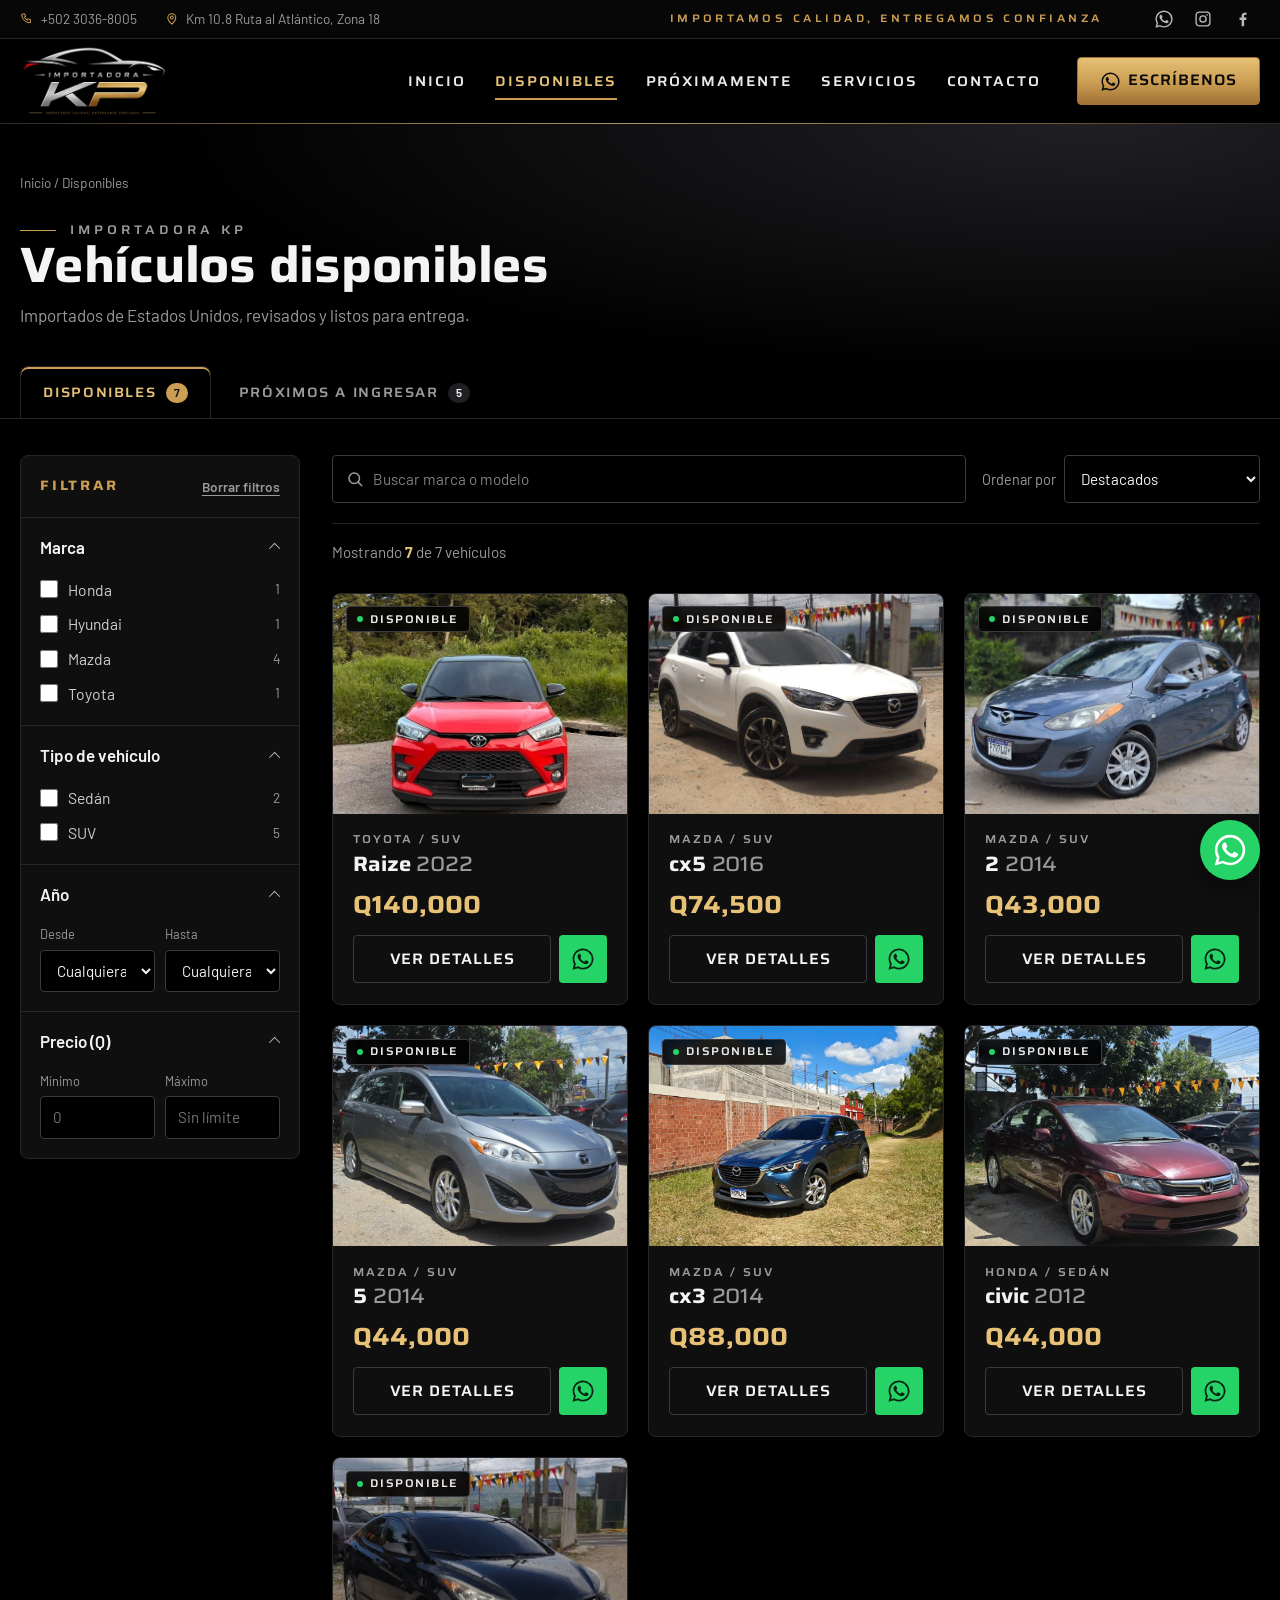
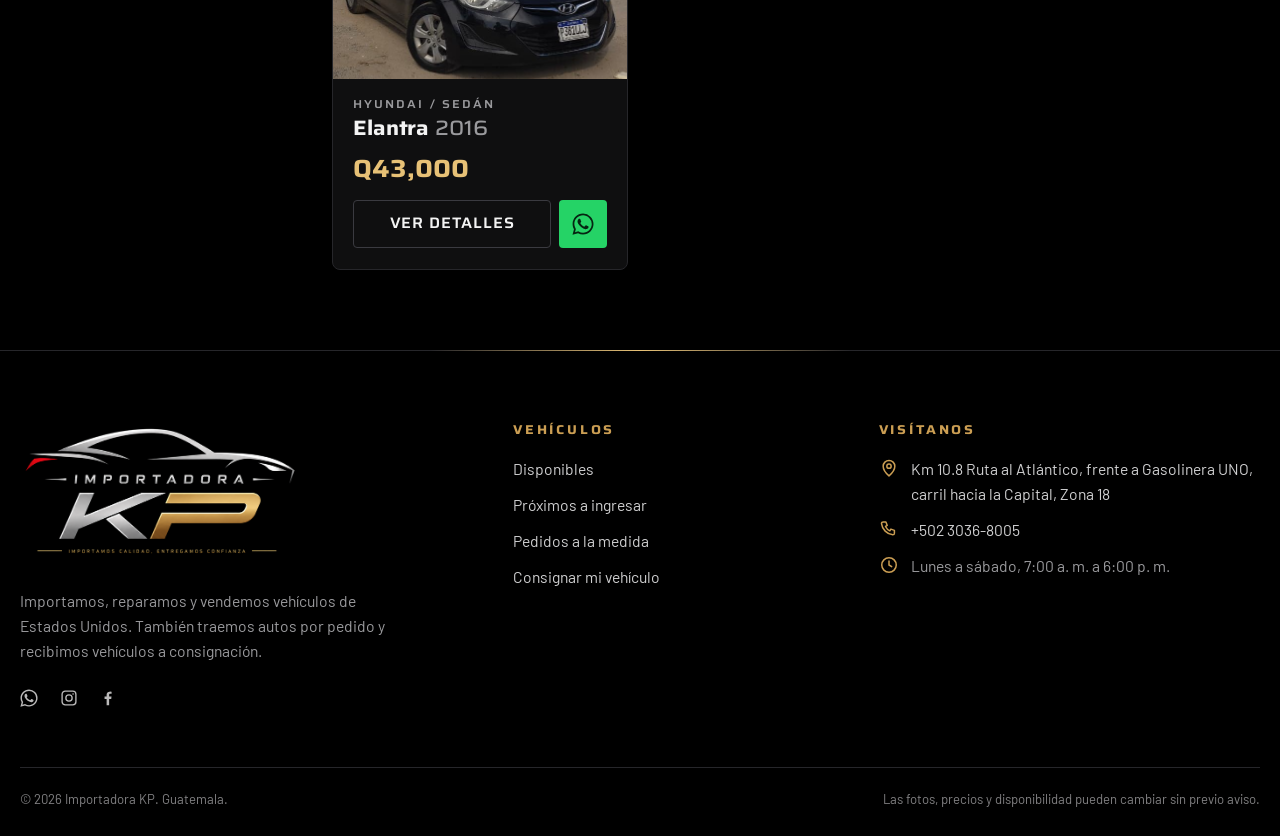
==== commit 10f9a3e9: "Add files via upload" ====
--- a/catalogo.html
+++ b/catalogo.html
@@ -5,10 +5,15 @@
   <meta name="viewport" content="width=device-width, initial-scale=1">
   <title>Catálogo de vehículos | Importadora KP</title>
   <meta name="description" content="Vehículos importados de Estados Unidos disponibles y próximos a ingresar en Importadora KP, Guatemala.">
-  <link rel="icon" href="img/logo-kp.png">
+  <meta name="theme-color" content="#000000">
+  <link rel="icon" type="image/png" sizes="32x32" href="img/marca/favicon-32.png">
+  <link rel="icon" type="image/png" sizes="48x48" href="img/marca/favicon-48.png">
+  <link rel="icon" type="image/png" sizes="192x192" href="img/marca/favicon-192.png">
+  <link rel="apple-touch-icon" href="img/marca/apple-touch-icon.png">
   <link rel="preconnect" href="https://fonts.googleapis.com">
   <link rel="preconnect" href="https://fonts.gstatic.com" crossorigin>
-  <link href="https://fonts.googleapis.com/css2?family=Barlow+Condensed:wght@500;600;700&family=Barlow:wght@400;500;600&display=swap" rel="stylesheet">
+  <link href="https://fonts.googleapis.com/css2?family=Saira:wdth,wght@100..125,400..800&family=Barlow:wght@400;500;600&display=swap" rel="stylesheet">
+  <link rel="stylesheet" href="css/marca.css">
   <link rel="stylesheet" href="css/styles.css">
 </head>
 <body data-pagina="catalogo">
@@ -19,6 +24,7 @@
     <section class="cabecera-pagina">
       <div class="contenedor">
         <nav class="migas" aria-label="Ruta"><a href="index.html">Inicio</a> / <span id="migaActual">Catálogo</span></nav>
+        <p class="rotulo rotulo--izq">Importadora KP</p>
         <h1 id="tituloCatalogo">Vehículos disponibles</h1>
         <p id="bajadaCatalogo">Importados de Estados Unidos, revisados y listos para entrega.</p>
         <div class="pestanas" role="tablist" aria-label="Tipo de inventario">
--- a/css/marca.css
+++ b/css/marca.css
@@ -0,0 +1,111 @@
+/* =============================================================
+   IMPORTADORA KP — SISTEMA DE MARCA
+   Todos los colores salen del logo oficial (img/logo-kp.png),
+   medidos directamente sobre sus píxeles:
+
+     Fondo del logo ............ #000000  negro puro
+     Cromo (K, silueta, texto) . #EAEAEA brillo · #BAB9B9 medio · #818082 sombra
+     Oro (P, lema, líneas) ..... #E7C176 brillo · #CB9E53 medio · #A17234 sombra
+     Rojo (calavera trasera) ... #E20814
+
+   Cambia los colores SOLO aquí; el resto del sitio usa estas
+   variables. No inventes colores nuevos fuera de este archivo.
+   ============================================================= */
+
+:root {
+  /* ---- Colores principales (del logo) ---- */
+  --color-primary: #CB9E53;          /* oro de la "P" */
+  --color-primary-light: #E7C176;
+  --color-primary-dark: #A17234;
+  --color-secondary: #BAB9B9;        /* cromo de la "K" */
+  --color-secondary-light: #EAEAEA;
+  --color-secondary-dark: #818082;
+  --color-accent: #E20814;           /* rojo de la calavera: solo en detalles pequeños */
+
+  /* ---- Neutros derivados del fondo negro del logo ---- */
+  --color-background: #000000;
+  --color-background-alt: #070707;
+  --color-surface: #0F0F10;
+  --color-surface-2: #17171A;
+  --color-surface-3: #202024;
+  --color-border: #26262A;
+  --color-border-strong: #3A3A40;
+
+  /* ---- Texto ---- */
+  --color-text: #F4F4F4;
+  --color-text-soft: #CFCFD0;
+  --color-muted: #9A9A9D;
+  --color-on-primary: #0A0A0A;       /* texto sobre botones dorados */
+
+  /* ---- Estados ---- */
+  --color-success: #25D366;          /* WhatsApp: se mantiene por reconocimiento */
+  --color-success-hover: #1FB857;
+  --color-error: #FF5A5F;            /* derivado del rojo del logo, aclarado para leerse sobre negro */
+
+  /* ---- Degradados metálicos (solo donde tienen sentido) ---- */
+  --grad-oro: linear-gradient(180deg, #E7C176 0%, #CB9E53 52%, #A17234 100%);
+  --grad-oro-h: linear-gradient(90deg, #A17234 0%, #E7C176 50%, #A17234 100%);
+  --grad-cromo: linear-gradient(180deg, #FFFFFF 0%, #EAEAEA 30%, #BAB9B9 58%, #818082 100%);
+  --grad-negro: linear-gradient(180deg, #111112 0%, #000000 100%);
+
+  /* ---- Transparencias de marca ---- */
+  --oro-10: rgba(203, 158, 83, .10);
+  --oro-25: rgba(203, 158, 83, .25);
+  --negro-55: rgba(0, 0, 0, .55);
+  --negro-85: rgba(0, 0, 0, .85);
+
+  /* ---- Tipografía ----
+     Títulos: Saira expandida, de la misma familia visual que
+     las letras anchas de "IMPORTADORA" y del lema del logo.
+     Texto: Barlow, legible y neutra. */
+  --fuente-titulo: "Saira", "Eurostile", "Segoe UI", sans-serif;
+  --fuente-texto: "Barlow", "Segoe UI", Roboto, Helvetica, Arial, sans-serif;
+  --ancho-titulo: 112%;              /* ancho de Saira (100% = normal, 125% = máximo) */
+  --espaciado-marca: .32em;          /* espaciado de letras como "I M P O R T A D O R A" */
+
+  /* ---- Medidas ---- */
+  --ancho: 1240px;
+  --radio: 8px;
+  --radio-sm: 4px;
+  --alto-barra: 84px;
+  --sombra: 0 18px 40px rgba(0, 0, 0, .55);
+}
+
+/* ---------- Componentes de marca reutilizables ---------- */
+
+/* Rótulo con líneas doradas a los lados, igual que el lema del logo:
+   ——— IMPORTAMOS CALIDAD, ENTREGAMOS CONFIANZA ——— */
+.rotulo {
+  display: inline-flex; align-items: center; gap: .9rem;
+  font: 600 .78rem/1.2 var(--fuente-titulo);
+  font-stretch: 118%;
+  letter-spacing: var(--espaciado-marca);
+  text-transform: uppercase;
+  color: var(--color-primary);
+  margin: 0 0 1rem;
+}
+.rotulo::before, .rotulo::after {
+  content: ""; width: 2.25rem; height: 1px; background: var(--color-primary);
+}
+.rotulo--izq::after { display: none; }
+.rotulo--cromo { color: var(--color-secondary); }
+.rotulo--cromo::before, .rotulo--cromo::after { background: var(--color-secondary); }
+
+/* Texto metálico (para palabras destacadas) */
+.texto-oro {
+  background: var(--grad-oro);
+  -webkit-background-clip: text; background-clip: text; color: transparent;
+}
+.texto-cromo {
+  background: var(--grad-cromo);
+  -webkit-background-clip: text; background-clip: text; color: transparent;
+}
+
+/* Línea de acento: trazo cromo con remate rojo, como la silueta del logo */
+.linea-marca {
+  display: block; height: 2px; width: 72px; margin-top: 1rem;
+  background: linear-gradient(90deg, var(--color-accent) 0 14px, var(--color-secondary) 14px 100%);
+}
+
+/* Logo oficial. Nunca se estira: solo se define la altura. */
+.logo-kp { display: block; height: 100%; width: auto; max-width: 100%; object-fit: contain; }
--- a/css/styles.css
+++ b/css/styles.css
@@ -1,47 +1,20 @@
 /* =============================================================
-   IMPORTADORA KP — ESTILOS
-   Paleta cromo y oro sobre acero oscuro.
+   IMPORTADORA KP — ESTILOS DEL SITIO
+   Colores, tipografía y degradados vienen de css/marca.css.
+   Aquí solo se usan las variables; no escribas colores sueltos.
    ============================================================= */
 
-:root {
-  /* Colores de marca */
-  --acero: #1D2329;          /* fondo oscuro principal */
-  --acero-2: #262D35;        /* paneles sobre fondo oscuro */
-  --acero-3: #333B45;        /* bordes sobre fondo oscuro */
-  --cromo: #C9CED5;          /* texto secundario sobre oscuro */
-  --blanco: #F6F7F8;
-  --oro: #C9A146;
-  --oro-claro: #E8CD7E;
-  --oro-oscuro: #8E6B22;
-  --papel: #EEF0F2;          /* fondo claro del catálogo */
-  --tinta: #1D2329;          /* texto sobre claro */
-  --gris: #5F6873;           /* texto secundario sobre claro */
-  --linea: #D7DBE0;          /* bordes sobre claro */
-  --wa: #25D366;
-
-  --grad-oro: linear-gradient(180deg, #F7E7B0 0%, #E3C36F 38%, #C9A146 55%, #8E6B22 100%);
-  --grad-cromo: linear-gradient(180deg, #FFFFFF 0%, #D9DDE2 45%, #9EA5AE 55%, #E7EAED 100%);
-
-  --fuente-titulo: "Barlow Condensed", "Arial Narrow", "Roboto Condensed", sans-serif;
-  --fuente-texto: "Barlow", "Segoe UI", Roboto, Helvetica, Arial, sans-serif;
-
-  --ancho: 1240px;
-  --radio: 6px;
-  --radio-sm: 4px;
-  --alto-barra: 76px;
-}
-
 *, *::before, *::after { box-sizing: border-box; }
 
-html { scroll-behavior: smooth; scroll-padding-top: calc(var(--alto-barra) + 12px); }
+html { scroll-behavior: smooth; scroll-padding-top: calc(var(--alto-barra) + 12px); background: var(--color-background); }
 
 body {
   margin: 0;
   font-family: var(--fuente-texto);
   font-size: 1.0625rem;
-  line-height: 1.55;
-  color: var(--tinta);
-  background: var(--papel);
+  line-height: 1.6;
+  color: var(--color-text);
+  background: var(--color-background);
   -webkit-font-smoothing: antialiased;
 }
 body.sin-scroll { overflow: hidden; }
@@ -53,13 +26,16 @@
 
 h1, h2, h3 {
   font-family: var(--fuente-titulo);
+  font-stretch: var(--ancho-titulo);
   font-weight: 700;
-  line-height: 1.02;
-  letter-spacing: 0.005em;
+  line-height: 1.08;
+  letter-spacing: -0.005em;
   margin: 0;
-}
-
-:focus-visible { outline: 3px solid var(--oro); outline-offset: 3px; border-radius: 2px; }
+  text-wrap: balance;
+}
+
+::selection { background: var(--color-primary); color: var(--color-on-primary); }
+:focus-visible { outline: 2px solid var(--color-primary-light); outline-offset: 3px; border-radius: 2px; }
 
 .contenedor { width: min(100% - 2.5rem, var(--ancho)); margin-inline: auto; }
 
@@ -71,34 +47,35 @@
 /* ---------- Botones ---------- */
 
 .btn {
-  display: inline-flex; align-items: center; justify-content: center; gap: .5rem;
-  min-height: 46px; padding: .65rem 1.3rem;
-  font: 600 1rem/1 var(--fuente-texto);
+  display: inline-flex; align-items: center; justify-content: center; gap: .55rem;
+  min-height: 48px; padding: .7rem 1.4rem;
+  font: 600 .95rem/1 var(--fuente-titulo); font-stretch: 110%;
+  letter-spacing: .06em; text-transform: uppercase;
   text-decoration: none; border-radius: var(--radio-sm);
-  border: 1.5px solid transparent; cursor: pointer;
-  transition: background-color .15s, color .15s, border-color .15s;
-}
-.btn svg { width: 1.2em; height: 1.2em; }
-.btn--oro { background: var(--oro); color: var(--acero); }
-.btn--oro:hover { background: var(--oro-claro); }
-.btn--linea { background: transparent; border-color: var(--tinta); color: var(--tinta); }
-.btn--linea:hover { background: var(--tinta); color: var(--blanco); }
-.btn--cromo { background: transparent; border-color: var(--cromo); color: var(--blanco); }
-.btn--cromo:hover { background: var(--blanco); color: var(--acero); border-color: var(--blanco); }
-.btn--wa { background: var(--wa); color: #0B3B1D; }
-.btn--wa:hover { background: #3BE07A; }
-.btn--icono { width: 46px; padding: 0; }
-.btn--icono svg { width: 1.4em; height: 1.4em; }
+  border: 1px solid transparent; cursor: pointer;
+  transition: background-color .2s, color .2s, border-color .2s, box-shadow .2s, filter .2s;
+}
+.btn svg { width: 1.25em; height: 1.25em; }
+.btn--oro { background: var(--grad-oro); color: var(--color-on-primary); border-color: var(--color-primary-dark); }
+.btn--oro:hover { filter: brightness(1.08); box-shadow: 0 6px 22px var(--oro-25); }
+.btn--linea { background: transparent; border-color: var(--color-border-strong); color: var(--color-text); }
+.btn--linea:hover { border-color: var(--color-primary); color: var(--color-primary-light); }
+.btn--cromo { background: rgba(255,255,255,.04); border-color: var(--color-secondary-dark); color: var(--color-secondary-light); backdrop-filter: blur(4px); }
+.btn--cromo:hover { background: var(--color-secondary-light); color: var(--color-background); border-color: var(--color-secondary-light); }
+.btn--wa { background: var(--color-success); color: #062512; }
+.btn--wa:hover { background: var(--color-success-hover); }
+.btn--icono { width: 48px; padding: 0; }
+.btn--icono svg { width: 1.45em; height: 1.45em; }
 .btn--bloque { width: 100%; }
 
 /* ---------- Logo ---------- */
 
-.logo { display: inline-flex; align-items: center; text-decoration: none; }
-.logo img { height: 52px; width: auto; }
+.logo { display: inline-flex; align-items: center; text-decoration: none; height: 72px; }
+.logo img { height: 100%; width: auto; }
 .logo__texto { display: none; }
 .logo--texto .logo__texto {
   display: inline-block;
-  font: 700 1.75rem/1 var(--fuente-titulo);
+  font: 700 1.6rem/1 var(--fuente-titulo); font-stretch: 125%; letter-spacing: .04em;
   background: var(--grad-cromo);
   -webkit-background-clip: text; background-clip: text; color: transparent;
 }
@@ -111,47 +88,75 @@
 
 .encabezado { position: sticky; top: 0; z-index: 50; }
 
-.franja { background: #151A1F; color: var(--cromo); font-size: .875rem; }
+.franja { background: var(--color-background-alt); color: var(--color-muted); font-size: .85rem; border-bottom: 1px solid var(--color-border); }
 .franja__fila { display: flex; align-items: center; gap: 1.75rem; min-height: 38px; }
 .franja__dato { display: inline-flex; align-items: center; gap: .45rem; text-decoration: none; }
-.franja__dato:hover { color: var(--oro-claro); }
-.franja__dato svg { color: var(--oro); }
+.franja__dato:hover { color: var(--color-primary-light); }
+.franja__dato svg { color: var(--color-primary); }
+.franja__lema {
+  margin-left: auto; font: 600 .68rem/1 var(--fuente-titulo); font-stretch: 118%;
+  letter-spacing: var(--espaciado-marca); text-transform: uppercase; color: var(--color-primary);
+}
 .redes { display: flex; gap: .35rem; }
 .redes a {
   display: grid; place-items: center; width: 34px; height: 34px;
-  color: var(--cromo); border-radius: 50%; text-decoration: none;
-}
-.redes a:hover { color: var(--oro-claro); }
+  color: var(--color-secondary); border-radius: 50%; text-decoration: none;
+  transition: color .2s;
+}
+.redes a:hover { color: var(--color-primary-light); }
 .redes svg { width: 18px; height: 18px; }
-.redes--franja { margin-left: auto; }
-
-.barra { background: var(--acero); border-bottom: 1px solid var(--acero-3); }
+.redes--franja { margin-left: 1rem; }
+
+.barra { background: var(--color-background); border-bottom: 1px solid var(--color-border); position: relative; }
+/* hilo dorado bajo la barra, como las líneas del lema */
+.barra::after {
+  content: ""; position: absolute; left: 0; right: 0; bottom: -1px; height: 1px;
+  background: linear-gradient(90deg, transparent, var(--color-primary-dark) 20%, var(--color-primary-light) 50%, var(--color-primary-dark) 80%, transparent);
+  opacity: .7;
+}
 .barra__fila { display: flex; align-items: center; justify-content: space-between; min-height: var(--alto-barra); gap: 2rem; }
 
-.nav { display: flex; align-items: center; gap: 2rem; }
-.nav ul { display: flex; gap: 1.9rem; list-style: none; margin: 0; padding: 0; }
+.nav { display: flex; align-items: center; gap: 2.25rem; }
+.nav ul { display: flex; gap: 1.8rem; list-style: none; margin: 0; padding: 0; }
 .nav ul a {
   position: relative; display: block; padding: .5rem 0;
-  font: 600 1.15rem/1 var(--fuente-titulo); letter-spacing: .02em;
-  color: var(--blanco); text-decoration: none;
+  font: 600 .88rem/1 var(--fuente-titulo); font-stretch: 115%;
+  letter-spacing: .14em; text-transform: uppercase;
+  color: var(--color-secondary-light); text-decoration: none; transition: color .2s;
 }
 .nav ul a::after {
-  content: ""; position: absolute; left: 0; right: 0; bottom: -2px; height: 2px;
-  background: var(--oro); transform: scaleX(0); transform-origin: left; transition: transform .2s;
-}
+  content: ""; position: absolute; left: 0; right: 0; bottom: -4px; height: 2px;
+  background: var(--color-primary); transform: scaleX(0); transform-origin: left; transition: transform .25s;
+}
+.nav ul a:hover { color: var(--color-text); }
 .nav ul a:hover::after, .nav ul a[aria-current="page"]::after { transform: scaleX(1); }
-.nav ul a[aria-current="page"] { color: var(--oro-claro); }
+.nav ul a[aria-current="page"] { color: var(--color-primary-light); }
 
 .barra__menu {
-  display: none; width: 46px; height: 46px; border: 1px solid var(--acero-3);
-  background: transparent; color: var(--blanco); border-radius: var(--radio-sm); cursor: pointer;
+  display: none; width: 48px; height: 48px; border: 1px solid var(--color-border-strong);
+  background: transparent; color: var(--color-text); border-radius: var(--radio-sm); cursor: pointer;
 }
 .barra__menu svg { width: 24px; height: 24px; }
 
+/* ---------- Pantalla de carga (solo inicio, una vez por visita) ---------- */
+
+.carga {
+  position: fixed; inset: 0; z-index: 200;
+  display: grid; place-items: center; background: var(--color-background);
+  transition: opacity .6s ease, visibility .6s;
+}
+.carga--fuera { opacity: 0; visibility: hidden; }
+.carga__caja { display: grid; justify-items: center; gap: 1.75rem; width: min(78vw, 440px); }
+.carga__caja img { width: 100%; height: auto; animation: carga-entra .9s cubic-bezier(.2,.7,.2,1) both; }
+.carga__barra { width: 60%; height: 1px; background: var(--color-border); overflow: hidden; }
+.carga__barra span { display: block; height: 100%; width: 40%; background: var(--grad-oro-h); animation: carga-barra 1.1s ease-in-out infinite; }
+@keyframes carga-entra { from { opacity: 0; transform: translateY(10px); } to { opacity: 1; transform: none; } }
+@keyframes carga-barra { from { transform: translateX(-100%); } to { transform: translateX(250%); } }
+
 /* ---------- Portada (slider) ---------- */
 
-.portada { position: relative; background: var(--acero); color: var(--blanco); overflow: hidden; }
-.portada__pista { position: relative; height: clamp(520px, 82vh, 780px); }
+.portada { position: relative; background: var(--color-background); color: var(--color-text); overflow: hidden; }
+.portada__pista { position: relative; height: clamp(560px, 86vh, 820px); }
 
 /* Cada diapositiva espera a la derecha y entra deslizándose */
 .diapositiva {
@@ -161,103 +166,95 @@
 }
 .diapositiva.es-activa { transform: translateX(0); visibility: visible; }
 .diapositiva.es-saliente { transform: translateX(-100%); visibility: visible; }
-/* Cuando se va hacia atrás, el movimiento es al revés */
 .portada--atras .diapositiva { transform: translateX(-100%); }
 .portada--atras .diapositiva.es-activa { transform: translateX(0); }
 .portada--atras .diapositiva.es-saliente { transform: translateX(100%); }
 
 .diapositiva__fondo { position: absolute; inset: 0; overflow: hidden; }
 .diapositiva__fondo img { width: 100%; height: 100%; object-fit: cover; }
-/* La foto se acerca lentamente mientras está en pantalla */
 .diapositiva.es-activa .diapositiva__fondo img { animation: acercar calc(var(--duracion, 6s) + 1.5s) ease-out forwards; }
 @keyframes acercar { from { transform: scale(1); } to { transform: scale(1.1); } }
 
-.diapositiva__fondo .foto-vacia { height: 100%; background: radial-gradient(ellipse at 70% 40%, #3A434E 0%, var(--acero) 70%); }
-.diapositiva__fondo .foto-vacia svg { width: min(46vw, 560px); height: auto; color: #2E363F; margin-left: 30%; }
+.diapositiva__fondo .foto-vacia { background: radial-gradient(ellipse at 70% 40%, var(--color-surface-3) 0%, var(--color-background) 70%); }
 .diapositiva__fondo .foto-vacia span { display: none; }
 .diapositiva::after {
   content: ""; position: absolute; inset: 0;
   background:
-    linear-gradient(90deg, rgba(21,26,31,.92) 0%, rgba(21,26,31,.7) 42%, rgba(21,26,31,.1) 75%),
-    linear-gradient(0deg, rgba(21,26,31,.85) 0%, rgba(21,26,31,0) 45%);
-}
-.diapositiva__texto { position: relative; z-index: 2; padding-bottom: clamp(5.5rem, 12vh, 8rem); }
-.diapositiva__texto > * { max-width: 760px; }
-.diapositiva__texto h1, .diapositiva__texto h2 {
-  font-size: clamp(2.6rem, 6.2vw, 5rem);
-  text-wrap: balance;
-}
-.diapositiva__texto p { font-size: clamp(1.05rem, 1.6vw, 1.25rem); color: var(--cromo); max-width: 56ch; margin: 1.1rem 0 2rem; }
+    linear-gradient(90deg, rgba(0,0,0,.94) 0%, rgba(0,0,0,.72) 40%, rgba(0,0,0,.08) 76%),
+    linear-gradient(0deg, rgba(0,0,0,.9) 0%, rgba(0,0,0,0) 48%);
+}
+.diapositiva__texto { position: relative; z-index: 2; padding-bottom: clamp(6rem, 13vh, 8.5rem); }
+.diapositiva__texto > * { max-width: 720px; }
+.diapositiva__logo { width: clamp(190px, 22vw, 290px); height: auto; margin: 0 0 1.4rem -6px; }
+.diapositiva__texto h1, .diapositiva__texto h2 { font-size: clamp(2.1rem, 4.6vw, 3.9rem); }
+.diapositiva__texto p { font-size: clamp(1.05rem, 1.5vw, 1.2rem); color: var(--color-text-soft); max-width: 54ch; margin: 1.1rem 0 2rem; }
 .diapositiva__botones { display: flex; flex-wrap: wrap; gap: .8rem; }
 
-/* Los textos entran uno tras otro después de que llega la foto */
-.diapositiva.es-activa .diapositiva__texto > * { animation: entrar .8s cubic-bezier(.2,.7,.2,1) both; animation-delay: .55s; }
-.diapositiva.es-activa .diapositiva__texto > :nth-child(2) { animation-delay: .7s; }
-.diapositiva.es-activa .diapositiva__texto > :nth-child(3) { animation-delay: .85s; }
-@keyframes entrar { from { opacity: 0; transform: translateY(28px); } to { opacity: 1; transform: none; } }
-
-.portada__controles {
-  position: absolute; z-index: 3; left: 0; right: 0; bottom: 1.75rem;
-}
+.diapositiva.es-activa .diapositiva__texto > * { animation: entrar .8s cubic-bezier(.2,.7,.2,1) both; animation-delay: .5s; }
+.diapositiva.es-activa .diapositiva__texto > :nth-child(2) { animation-delay: .62s; }
+.diapositiva.es-activa .diapositiva__texto > :nth-child(3) { animation-delay: .74s; }
+.diapositiva.es-activa .diapositiva__texto > :nth-child(4) { animation-delay: .86s; }
+@keyframes entrar { from { opacity: 0; transform: translateY(26px); } to { opacity: 1; transform: none; } }
+
+.portada__controles { position: absolute; z-index: 3; left: 0; right: 0; bottom: 1.75rem; }
 .portada__controles .contenedor { display: flex; align-items: center; gap: 1.25rem; }
 .portada__puntos { display: flex; gap: .5rem; }
-.portada__punto {
-  position: relative; width: 56px; height: 20px; padding: 0; border: 0; background: none; cursor: pointer;
-}
-.portada__punto::before {
-  content: ""; position: absolute; left: 0; right: 0; top: 9px; height: 3px; background: rgba(255,255,255,.28);
-}
-.portada__punto span {
-  position: absolute; left: 0; top: 9px; height: 3px; width: 0; background: var(--oro);
-}
+.portada__punto { position: relative; width: 56px; height: 20px; padding: 0; border: 0; background: none; cursor: pointer; }
+.portada__punto::before { content: ""; position: absolute; left: 0; right: 0; top: 9px; height: 2px; background: rgba(255,255,255,.22); }
+.portada__punto span { position: absolute; left: 0; top: 9px; height: 2px; width: 0; background: var(--color-primary); }
 .portada__punto.es-activo span { animation: progreso var(--duracion, 6s) linear forwards; }
 .portada.en-pausa .portada__punto.es-activo span { animation-play-state: paused; }
 @keyframes progreso { to { width: 100%; } }
-.portada__contador { font: 600 1rem/1 var(--fuente-titulo); color: var(--cromo); letter-spacing: .05em; }
+.portada__contador { font: 600 .85rem/1 var(--fuente-titulo); font-stretch: 115%; color: var(--color-secondary); letter-spacing: .12em; }
 .portada__flechas { margin-left: auto; display: flex; gap: .5rem; }
 .portada__flecha {
-  width: 46px; height: 46px; display: grid; place-items: center;
-  background: rgba(21,26,31,.55); color: var(--blanco); border: 1px solid rgba(255,255,255,.25);
-  border-radius: 50%; cursor: pointer;
-}
-.portada__flecha:hover { border-color: var(--oro); color: var(--oro-claro); }
+  width: 48px; height: 48px; display: grid; place-items: center;
+  background: var(--negro-55); color: var(--color-text); border: 1px solid rgba(255,255,255,.2);
+  border-radius: 50%; cursor: pointer; transition: border-color .2s, color .2s;
+}
+.portada__flecha:hover { border-color: var(--color-primary); color: var(--color-primary-light); }
 .portada__flecha svg { width: 20px; height: 20px; }
-/* deja espacio para el botón flotante de WhatsApp */
 @media (max-width: 1400px) { .portada__flechas { margin-right: 4.5rem; } }
 
 /* ---------- Secciones ---------- */
 
-.seccion { padding: clamp(4rem, 8vw, 6.5rem) 0; }
-.seccion--oscura { background: var(--acero); color: var(--blanco); }
-.seccion--blanca { background: #fff; }
-
-.seccion__cabeza { display: flex; align-items: flex-end; justify-content: space-between; gap: 1.5rem; margin-bottom: 2.25rem; flex-wrap: wrap; }
-.seccion__titulo { font-size: clamp(2.2rem, 4.4vw, 3.4rem); }
-.seccion__bajada { color: var(--gris); margin: .6rem 0 0; max-width: 60ch; }
-.seccion--oscura .seccion__bajada { color: var(--cromo); }
+.seccion { padding: clamp(4.5rem, 8vw, 7rem) 0; background: var(--color-background); }
+.seccion--oscura { background: var(--color-surface); border-block: 1px solid var(--color-border); }
+.seccion--blanca { background: var(--color-background-alt); }
+
+.seccion__cabeza { display: flex; align-items: flex-end; justify-content: space-between; gap: 1.5rem; margin-bottom: 2.5rem; flex-wrap: wrap; }
+.seccion__titulo { font-size: clamp(1.9rem, 3.6vw, 2.9rem); }
+.seccion__bajada { color: var(--color-muted); margin: .7rem 0 0; max-width: 60ch; }
 
 .enlace-flecha {
-  display: inline-flex; align-items: center; gap: .4rem;
-  font-weight: 600; text-decoration: none; border-bottom: 2px solid var(--oro); padding-bottom: 2px;
-}
-.enlace-flecha:hover { color: var(--oro-oscuro); }
-.seccion--oscura .enlace-flecha:hover { color: var(--oro-claro); }
-
-.seccion__mas { margin: 2rem 0 0; }
+  display: inline-flex; align-items: center; gap: .5rem;
+  font: 600 .85rem/1 var(--fuente-titulo); font-stretch: 115%; letter-spacing: .12em; text-transform: uppercase;
+  color: var(--color-primary-light); text-decoration: none; border-bottom: 1px solid var(--color-primary); padding-bottom: 6px;
+}
+.enlace-flecha::after { content: "→"; transition: transform .2s; }
+.enlace-flecha:hover::after { transform: translateX(4px); }
+
+.seccion__mas { margin: 2.25rem 0 0; }
 
 /* ---------- Servicios ---------- */
 
-.servicios { background: var(--acero-2); color: var(--blanco); border-top: 3px solid var(--oro); }
+.servicios { background: var(--color-surface); border-bottom: 1px solid var(--color-border); position: relative; }
+.servicios::before {
+  content: ""; position: absolute; top: 0; left: 0; right: 0; height: 1px;
+  background: var(--grad-oro-h);
+}
 .servicios__rejilla { display: grid; grid-template-columns: repeat(4, 1fr); }
 .servicio {
-  display: flex; flex-direction: column; gap: .7rem;
-  padding: 2.4rem 1.75rem; border-right: 1px solid var(--acero-3); text-decoration: none;
+  display: flex; flex-direction: column; gap: .75rem;
+  padding: 2.6rem 1.9rem; border-right: 1px solid var(--color-border); text-decoration: none;
+  transition: background-color .25s;
 }
 .servicio:last-child { border-right: 0; }
-.servicio svg { width: 44px; height: 44px; color: var(--oro); }
-.servicio h3 { font-size: 1.6rem; }
-.servicio p { margin: 0; color: var(--cromo); font-size: .98rem; }
-a.servicio:hover h3 { color: var(--oro-claro); }
+.servicio svg { width: 42px; height: 42px; color: var(--color-primary); }
+.servicio h3 { font-size: 1.2rem; }
+.servicio p { margin: 0; color: var(--color-muted); font-size: .98rem; }
+a.servicio:hover { background: var(--color-surface-2); }
+a.servicio:hover h3 { color: var(--color-primary-light); }
 
 /* ---------- Carrusel de fichas (inicio) ---------- */
 
@@ -265,117 +262,152 @@
 .carrusel__pista {
   display: grid; grid-auto-flow: column; grid-auto-columns: calc((100% - 3 * 1.25rem) / 4);
   gap: 1.25rem; overflow-x: auto; scroll-snap-type: x mandatory;
-  padding-bottom: .75rem; scrollbar-width: thin;
+  padding-bottom: 1rem; scrollbar-width: thin; scrollbar-color: var(--color-border-strong) transparent;
 }
 .carrusel__pista > * { scroll-snap-align: start; }
 .carrusel__flechas { display: flex; gap: .5rem; }
 .carrusel__flecha {
-  width: 44px; height: 44px; display: grid; place-items: center; cursor: pointer;
-  background: transparent; border: 1.5px solid currentColor; border-radius: 50%; color: inherit;
-}
-.carrusel__flecha:hover { background: var(--oro); border-color: var(--oro); color: var(--acero); }
+  width: 46px; height: 46px; display: grid; place-items: center; cursor: pointer;
+  background: transparent; border: 1px solid var(--color-border-strong); border-radius: 50%; color: var(--color-text);
+  transition: background-color .2s, border-color .2s, color .2s;
+}
+.carrusel__flecha:hover { background: var(--color-primary); border-color: var(--color-primary); color: var(--color-on-primary); }
 .carrusel__flecha svg { width: 18px; height: 18px; }
 .carrusel__flecha:disabled { opacity: .3; pointer-events: none; }
 
 /* ---------- Ficha de vehículo ---------- */
 
 .ficha {
-  display: flex; flex-direction: column; background: #fff;
-  border: 1px solid var(--linea); border-radius: var(--radio); overflow: hidden;
-  color: var(--tinta);
-}
-.ficha:hover { border-color: #AEB5BE; }
-.ficha__foto { position: relative; display: block; text-decoration: none; aspect-ratio: 4 / 3; background: #E3E6EA; overflow: hidden; }
-.ficha__foto img { width: 100%; height: 100%; object-fit: cover; transition: transform .4s ease; }
-.ficha:hover .ficha__foto img { transform: scale(1.03); }
-.ficha__estado {
-  position: absolute; top: .75rem; left: .75rem;
-  padding: .3rem .6rem; border-radius: var(--radio-sm);
-  font: 600 .85rem/1 var(--fuente-texto);
-  background: var(--acero); color: var(--oro-claro);
-}
-.ficha--proximo .ficha__estado { background: var(--oro); color: var(--acero); }
-
-.ficha__cuerpo { display: flex; flex-direction: column; flex: 1; padding: 1.1rem 1.15rem 1.2rem; }
-.ficha__marca { margin: 0 0 .2rem; font-size: .9rem; color: var(--gris); }
-.ficha__nombre { font-size: 1.75rem; }
+  display: flex; flex-direction: column; background: var(--color-surface);
+  border: 1px solid var(--color-border); border-radius: var(--radio); overflow: hidden;
+  color: var(--color-text); transition: border-color .25s, transform .25s, box-shadow .25s;
+}
+.seccion--oscura .ficha { background: var(--color-background); }
+.ficha:hover { border-color: var(--color-primary-dark); transform: translateY(-3px); box-shadow: var(--sombra); }
+.ficha__foto { position: relative; display: block; text-decoration: none; aspect-ratio: 4 / 3; background: var(--color-surface-2); overflow: hidden; }
+.ficha__foto img { width: 100%; height: 100%; object-fit: cover; transition: transform .5s ease; }
+.ficha:hover .ficha__foto img { transform: scale(1.04); }
+
+/* Badges de estado */
+.ficha__estado, .resumen__estado {
+  display: inline-flex; align-items: center; gap: .45rem;
+  padding: .4rem .65rem; border-radius: var(--radio-sm);
+  font: 600 .7rem/1 var(--fuente-titulo); font-stretch: 115%; letter-spacing: .14em; text-transform: uppercase;
+  background: var(--negro-85); color: var(--color-secondary-light); border: 1px solid var(--color-border-strong);
+}
+.ficha__estado { position: absolute; top: .8rem; left: .8rem; backdrop-filter: blur(4px); }
+.ficha__estado::before, .resumen__estado::before {
+  content: ""; width: 6px; height: 6px; border-radius: 50%; background: var(--color-success);
+}
+.ficha--proximo .ficha__estado, .resumen__estado--proximo { background: var(--grad-oro); color: var(--color-on-primary); border-color: var(--color-primary-dark); }
+.ficha--proximo .ficha__estado::before, .resumen__estado--proximo::before { background: var(--color-on-primary); }
+
+.ficha__cuerpo { display: flex; flex-direction: column; flex: 1; padding: 1.2rem 1.25rem 1.3rem; }
+.ficha__marca {
+  margin: 0 0 .35rem; font: 600 .72rem/1.2 var(--fuente-titulo); font-stretch: 115%;
+  letter-spacing: .18em; text-transform: uppercase; color: var(--color-muted);
+}
+.ficha__nombre { font-size: 1.3rem; }
 .ficha__nombre a { text-decoration: none; }
-.ficha__nombre a:hover { color: var(--oro-oscuro); }
-.ficha__nombre span { color: var(--gris); font-weight: 500; }
-.ficha__datos { display: flex; flex-wrap: wrap; gap: .35rem; list-style: none; padding: 0; margin: .75rem 0 0; }
-.ficha__datos li { font-size: .85rem; padding: .2rem .55rem; background: var(--papel); border-radius: var(--radio-sm); color: #3E4650; }
+.ficha__nombre a:hover { color: var(--color-primary-light); }
+.ficha__nombre span { color: var(--color-muted); font-weight: 500; }
+.ficha__datos { display: flex; flex-wrap: wrap; gap: .35rem; list-style: none; padding: 0; margin: .8rem 0 0; }
+.ficha__datos li { font-size: .82rem; padding: .22rem .6rem; background: var(--color-surface-2); border: 1px solid var(--color-border); border-radius: var(--radio-sm); color: var(--color-text-soft); }
+.seccion--oscura .ficha__datos li { background: var(--color-surface); }
 .ficha__precio {
-  margin: auto 0 0; padding-top: 1rem;
-  font: 700 1.9rem/1 var(--fuente-titulo); color: var(--tinta);
-}
-.ficha__precio--pendiente { font-size: 1.35rem; color: var(--gris); font-weight: 600; }
-.ficha__acciones { display: flex; gap: .5rem; margin-top: 1rem; }
+  margin: auto 0 0; padding-top: 1.1rem;
+  font: 700 1.55rem/1 var(--fuente-titulo); font-stretch: var(--ancho-titulo);
+  color: var(--color-primary-light);
+}
+.ficha__precio--pendiente { font-size: 1.05rem; color: var(--color-muted); font-weight: 600; }
+.ficha__acciones { display: flex; gap: .5rem; margin-top: 1.1rem; }
 .ficha__acciones .btn--linea { flex: 1; }
 
-/* Foto faltante */
+/* Foto faltante: se muestra el logo oficial */
 .foto-vacia {
-  width: 100%; height: 100%; display: flex; flex-direction: column; align-items: center; justify-content: center; gap: .6rem;
-  background: linear-gradient(160deg, #E7EAED, #D5DADF); color: #A9B0B8;
-}
-.foto-vacia svg { width: 46%; height: auto; }
-.foto-vacia span { font-size: .85rem; color: var(--gris); }
-.seccion--oscura .ficha { border-color: var(--acero-3); }
-
-/* Vacío */
+  width: 100%; height: 100%; display: flex; flex-direction: column; align-items: center; justify-content: center; gap: .9rem;
+  background: radial-gradient(ellipse at 50% 40%, var(--color-surface-3) 0%, var(--color-background) 75%);
+}
+.foto-vacia img { width: 58%; height: auto; }
+.foto-vacia span {
+  font: 600 .68rem/1 var(--fuente-titulo); font-stretch: 118%; letter-spacing: var(--espaciado-marca);
+  text-transform: uppercase; color: var(--color-muted);
+}
+.galeria__miniatura .foto-vacia span { display: none; }
+.galeria__miniatura .foto-vacia img { width: 80%; }
+
+/* Estado vacío (con logo) */
 .vacio {
-  grid-column: 1 / -1; padding: 3rem 1.5rem; text-align: center;
-  border: 1.5px dashed var(--linea); border-radius: var(--radio); background: #fff;
-}
-.vacio h3 { font-size: 1.8rem; margin-bottom: .5rem; }
-.vacio p { color: var(--gris); margin: 0 auto 1.25rem; max-width: 48ch; }
+  grid-column: 1 / -1; padding: 3.25rem 1.5rem; text-align: center;
+  border: 1px dashed var(--color-border-strong); border-radius: var(--radio); background: var(--color-surface);
+}
+.seccion--oscura .vacio { background: var(--color-background); }
+.vacio__logo { width: min(220px, 60%); height: auto; margin: 0 auto 1.5rem; }
+.vacio h3 { font-size: 1.45rem; margin-bottom: .6rem; }
+.vacio p { color: var(--color-muted); margin: 0 auto 1.4rem; max-width: 48ch; }
 .vacio__botones { display: flex; gap: .6rem; justify-content: center; flex-wrap: wrap; }
-.seccion--oscura .vacio { background: var(--acero-2); border-color: var(--acero-3); }
-.seccion--oscura .vacio p { color: var(--cromo); }
 
 /* ---------- Contacto ---------- */
 
 .contacto__rejilla { display: grid; grid-template-columns: 1fr 1.1fr; gap: clamp(2rem, 5vw, 4.5rem); align-items: start; }
 .contacto__lista { list-style: none; padding: 0; margin: 2rem 0; display: grid; gap: 1.25rem; }
-.contacto__lista li { display: grid; grid-template-columns: 44px 1fr; gap: .9rem; align-items: start; }
-.contacto__icono { display: grid; place-items: center; width: 44px; height: 44px; border-radius: 50%; background: var(--acero); color: var(--oro); }
+.contacto__lista li { display: grid; grid-template-columns: 46px 1fr; gap: .95rem; align-items: start; }
+.contacto__icono { display: grid; place-items: center; width: 46px; height: 46px; border-radius: 50%; background: var(--color-surface-2); border: 1px solid var(--color-border-strong); color: var(--color-primary); }
 .contacto__icono svg { width: 20px; height: 20px; }
-.contacto__lista strong { display: block; font-size: .9rem; color: var(--gris); font-weight: 500; }
+.contacto__lista strong {
+  display: block; margin-bottom: .15rem;
+  font: 600 .7rem/1.3 var(--fuente-titulo); font-stretch: 115%; letter-spacing: .16em; text-transform: uppercase; color: var(--color-muted);
+}
 .contacto__lista a, .contacto__lista span { font-weight: 600; text-decoration: none; }
-.contacto__lista a:hover { color: var(--oro-oscuro); }
-.contacto__mapa { border: 1px solid var(--linea); border-radius: var(--radio); overflow: hidden; aspect-ratio: 16 / 10; background: #E3E6EA; }
-.contacto__mapa iframe { width: 100%; height: 100%; border: 0; display: block; }
-
-.formulario { background: var(--acero); color: var(--blanco); padding: clamp(1.75rem, 4vw, 2.75rem); border-radius: var(--radio); }
-.formulario h3 { font-size: 2rem; }
-.formulario > p { color: var(--cromo); margin: .5rem 0 1.5rem; }
+.contacto__lista a:hover { color: var(--color-primary-light); }
+.contacto__mapa { border: 1px solid var(--color-border); border-radius: var(--radio); overflow: hidden; aspect-ratio: 16 / 10; background: var(--color-surface-2); }
+.contacto__mapa iframe { width: 100%; height: 100%; border: 0; display: block; filter: grayscale(.35) contrast(1.05); }
+
+.formulario {
+  position: relative; background: var(--color-surface); border: 1px solid var(--color-border);
+  padding: clamp(1.75rem, 4vw, 2.75rem); border-radius: var(--radio); overflow: hidden;
+}
+.formulario::before { content: ""; position: absolute; top: 0; left: 0; right: 0; height: 2px; background: var(--grad-oro-h); }
+.formulario h3 { font-size: 1.55rem; }
+.formulario > p { color: var(--color-muted); margin: .5rem 0 1.5rem; }
 .campo { display: grid; gap: .4rem; margin-bottom: 1rem; }
-.campo label { font-size: .95rem; font-weight: 600; }
+.campo label { font: 600 .72rem/1.3 var(--fuente-titulo); font-stretch: 115%; letter-spacing: .14em; text-transform: uppercase; color: var(--color-text-soft); }
 .campo input, .campo select, .campo textarea {
-  width: 100%; min-height: 48px; padding: .7rem .9rem;
-  font: inherit; font-size: 1rem; color: var(--blanco);
-  background: var(--acero-2); border: 1px solid var(--acero-3); border-radius: var(--radio-sm);
-}
-.campo textarea { min-height: 110px; resize: vertical; }
-.campo input:focus, .campo select:focus, .campo textarea:focus { outline: none; border-color: var(--oro); box-shadow: 0 0 0 3px rgba(201,161,70,.25); }
+  width: 100%; min-height: 50px; padding: .75rem .95rem;
+  font: inherit; font-size: 1rem; color: var(--color-text);
+  background: var(--color-background); border: 1px solid var(--color-border-strong); border-radius: var(--radio-sm);
+}
+.campo textarea { min-height: 120px; resize: vertical; }
+.campo input::placeholder, .campo textarea::placeholder { color: var(--color-secondary-dark); }
+.campo input:focus, .campo select:focus, .campo textarea:focus { outline: none; border-color: var(--color-primary); box-shadow: 0 0 0 3px var(--oro-25); }
 .campo__fila { display: grid; grid-template-columns: 1fr 1fr; gap: 1rem; }
-.formulario__nota { font-size: .85rem; color: var(--cromo); margin: .9rem 0 0; }
-.campo__error { color: #F2A7A0; font-size: .85rem; min-height: 1em; }
+.formulario__nota { font-size: .85rem; color: var(--color-muted); margin: .9rem 0 0; }
+.campo__error { color: var(--color-error); font-size: .85rem; min-height: 1em; }
 
 /* ---------- Pie ---------- */
 
-.pie { background: #151A1F; color: var(--cromo); padding-top: 4rem; }
-.pie__rejilla { display: grid; grid-template-columns: 1.4fr 1fr 1.2fr; gap: 3rem; padding-bottom: 3rem; }
-.pie__marca p { margin: 1.1rem 0; max-width: 42ch; font-size: .98rem; }
+.pie { background: var(--color-background); color: var(--color-muted); padding-top: 4.5rem; border-top: 1px solid var(--color-border); position: relative; }
+.pie::before {
+  content: ""; position: absolute; top: -1px; left: 50%; transform: translateX(-50%); width: min(420px, 60%); height: 1px;
+  background: linear-gradient(90deg, transparent, var(--color-primary-light), transparent);
+}
+.pie__rejilla { display: grid; grid-template-columns: 1.4fr 1fr 1.2fr; gap: 3rem; padding-bottom: 3.25rem; }
+.pie__marca .logo { height: auto; }
+.pie__marca .logo img { width: min(280px, 100%); height: auto; }
+.pie__marca p { margin: 1.4rem 0 1.1rem; max-width: 42ch; font-size: .98rem; }
 .pie__marca .redes { margin-left: -8px; }
-.pie__titulo { font-size: 1.35rem; color: var(--blanco); margin-bottom: 1rem; }
-.pie__lista { list-style: none; margin: 0; padding: 0; display: grid; gap: .65rem; font-size: .98rem; }
-.pie__lista a { text-decoration: none; }
-.pie__lista a:hover { color: var(--oro-claro); }
-.pie__lista--iconos li { display: grid; grid-template-columns: 20px 1fr; gap: .7rem; }
-.pie__lista--iconos svg { width: 20px; height: 20px; color: var(--oro); margin-top: 2px; }
+.pie__titulo {
+  font-size: .8rem; font-stretch: 118%; letter-spacing: .22em; text-transform: uppercase;
+  color: var(--color-primary); margin-bottom: 1.2rem;
+}
+.pie__lista { list-style: none; margin: 0; padding: 0; display: grid; gap: .7rem; font-size: .98rem; }
+.pie__lista a { text-decoration: none; color: var(--color-text-soft); transition: color .2s; }
+.pie__lista a:hover { color: var(--color-primary-light); }
+.pie__lista--iconos li { display: grid; grid-template-columns: 20px 1fr; gap: .75rem; }
+.pie__lista--iconos svg { width: 20px; height: 20px; color: var(--color-primary); margin-top: 2px; }
 .pie__legal {
   display: flex; justify-content: space-between; gap: 1rem; flex-wrap: wrap;
-  border-top: 1px solid var(--acero-3); padding: 1.25rem 0 1.5rem; font-size: .85rem; color: #8D96A1;
+  border-top: 1px solid var(--color-border); padding: 1.3rem 0 1.6rem; font-size: .82rem; color: var(--color-secondary-dark);
 }
 .pie__legal p { margin: 0; }
 
@@ -384,116 +416,124 @@
 .wa-flotante {
   position: fixed; right: 1.25rem; bottom: 1.25rem; z-index: 60;
   width: 60px; height: 60px; display: grid; place-items: center; border-radius: 50%;
-  background: var(--wa); color: #fff; box-shadow: 0 8px 24px rgba(0,0,0,.28);
+  background: var(--color-success); color: #fff; box-shadow: 0 8px 24px rgba(0,0,0,.5);
 }
 .wa-flotante svg { width: 32px; height: 32px; }
-.wa-flotante:hover { background: #1FB857; }
+.wa-flotante:hover { background: var(--color-success-hover); }
 
 /* =============================================================
    CATÁLOGO
    ============================================================= */
 
-.cabecera-pagina { background: var(--acero); color: var(--blanco); padding: 2.75rem 0 0; }
-.cabecera-pagina h1 { font-size: clamp(2.4rem, 5vw, 3.6rem); }
-.cabecera-pagina p { color: var(--cromo); margin: .5rem 0 0; max-width: 60ch; }
-.migas { font-size: .9rem; color: var(--cromo); margin-bottom: .9rem; }
+.cabecera-pagina {
+  position: relative; padding: 3rem 0 0; overflow: hidden;
+  background: radial-gradient(ellipse at 85% 0%, var(--color-surface-3) 0%, var(--color-background) 60%);
+  border-bottom: 1px solid var(--color-border);
+}
+.cabecera-pagina h1 { font-size: clamp(2rem, 4.2vw, 3.1rem); }
+.cabecera-pagina p { color: var(--color-muted); margin: .6rem 0 0; max-width: 60ch; }
+.migas { font-size: .85rem; color: var(--color-muted); margin-bottom: 1.1rem; }
 .migas a { text-decoration: none; }
-.migas a:hover { color: var(--oro-claro); }
-
-.pestanas { display: flex; gap: .25rem; margin-top: 2rem; }
+.migas a:hover { color: var(--color-primary-light); }
+
+.pestanas { display: flex; gap: .25rem; margin-top: 2.25rem; }
 .pestana {
-  display: inline-flex; align-items: center; gap: .55rem;
-  padding: .95rem 1.4rem; border: 0; cursor: pointer;
-  font: 600 1.2rem/1 var(--fuente-titulo); letter-spacing: .02em;
-  color: var(--cromo); background: var(--acero-2);
-  border-radius: var(--radio) var(--radio) 0 0;
-}
-.pestana:hover { color: var(--blanco); }
-.pestana[aria-selected="true"] { background: var(--papel); color: var(--tinta); }
+  display: inline-flex; align-items: center; gap: .6rem;
+  padding: 1rem 1.4rem; border: 1px solid transparent; border-bottom: 0; cursor: pointer;
+  font: 600 .85rem/1 var(--fuente-titulo); font-stretch: 115%; letter-spacing: .12em; text-transform: uppercase;
+  color: var(--color-muted); background: transparent;
+  border-radius: var(--radio) var(--radio) 0 0; position: relative; bottom: -1px;
+}
+.pestana:hover { color: var(--color-text); }
+.pestana[aria-selected="true"] { background: var(--color-background); color: var(--color-primary-light); border-color: var(--color-border); box-shadow: inset 0 2px 0 var(--color-primary); }
 .pestana__cuenta {
-  font: 600 .8rem/1 var(--fuente-texto); padding: .25rem .45rem; border-radius: 99px;
-  background: var(--acero-3); color: var(--blanco);
-}
-.pestana[aria-selected="true"] .pestana__cuenta { background: var(--oro); color: var(--acero); }
-
-.catalogo { display: grid; grid-template-columns: 280px 1fr; gap: 2rem; padding: 2rem 0 5rem; align-items: start; }
+  font: 600 .72rem/1 var(--fuente-texto); letter-spacing: 0; padding: .28rem .5rem; border-radius: 99px;
+  background: var(--color-surface-3); color: var(--color-text);
+}
+.pestana[aria-selected="true"] .pestana__cuenta { background: var(--color-primary); color: var(--color-on-primary); }
+
+.catalogo { display: grid; grid-template-columns: 280px 1fr; gap: 2rem; padding: 2.25rem 0 5rem; align-items: start; }
 
 /* Filtros */
 .filtros {
   position: sticky; top: calc(var(--alto-barra) + 1rem);
-  background: #fff; border: 1px solid var(--linea); border-radius: var(--radio);
+  background: var(--color-surface); border: 1px solid var(--color-border); border-radius: var(--radio);
   max-height: calc(100vh - var(--alto-barra) - 2rem); overflow: auto;
+  scrollbar-width: thin; scrollbar-color: var(--color-border-strong) transparent;
 }
 .filtros__cabeza {
   display: flex; align-items: center; justify-content: space-between;
-  padding: 1rem 1.15rem; border-bottom: 1px solid var(--linea);
-}
-.filtros__cabeza h2 { font-size: 1.5rem; }
-.filtros__limpiar { background: none; border: 0; color: var(--oro-oscuro); font: 600 .9rem var(--fuente-texto); cursor: pointer; padding: .3rem 0; text-decoration: underline; text-underline-offset: 3px; }
-.filtros__cerrar { display: none; background: none; border: 0; cursor: pointer; width: 40px; height: 40px; color: var(--tinta); }
+  padding: 1.05rem 1.2rem; border-bottom: 1px solid var(--color-border);
+}
+.filtros__cabeza h2 { font-size: .85rem; font-stretch: 118%; letter-spacing: .2em; text-transform: uppercase; color: var(--color-primary); }
+.filtros__limpiar { background: none; border: 0; color: var(--color-muted); font: 600 .85rem var(--fuente-texto); cursor: pointer; padding: .3rem 0; text-decoration: underline; text-underline-offset: 3px; }
+.filtros__limpiar:hover { color: var(--color-primary-light); }
+.filtros__cerrar { display: none; background: none; border: 0; cursor: pointer; width: 40px; height: 40px; color: var(--color-text); }
 .filtros__cerrar svg { width: 22px; height: 22px; }
 
-.grupo { border-bottom: 1px solid var(--linea); }
+.grupo { border-bottom: 1px solid var(--color-border); }
 .grupo:last-of-type { border-bottom: 0; }
 .grupo summary {
   display: flex; align-items: center; justify-content: space-between;
-  padding: 1rem 1.15rem; cursor: pointer; list-style: none;
-  font-weight: 600;
+  padding: 1rem 1.2rem; cursor: pointer; list-style: none; font-weight: 600;
 }
 .grupo summary::-webkit-details-marker { display: none; }
 .grupo summary::after {
-  content: ""; width: 9px; height: 9px; border-right: 2px solid var(--gris); border-bottom: 2px solid var(--gris);
+  content: ""; width: 8px; height: 8px; border-right: 1.5px solid var(--color-secondary); border-bottom: 1.5px solid var(--color-secondary);
   transform: rotate(45deg) translateY(-3px); transition: transform .2s;
 }
 .grupo[open] summary::after { transform: rotate(225deg) translateY(-2px); }
-.grupo__cuerpo { padding: 0 1.15rem 1.15rem; display: grid; gap: .55rem; }
-
-.opcion { display: flex; align-items: center; gap: .6rem; cursor: pointer; font-size: .98rem; }
-.opcion input { width: 18px; height: 18px; accent-color: var(--acero); margin: 0; }
-.opcion span:last-child { margin-left: auto; color: var(--gris); font-size: .85rem; }
+.grupo__cuerpo { padding: 0 1.2rem 1.2rem; display: grid; gap: .6rem; }
+
+.opcion { display: flex; align-items: center; gap: .6rem; cursor: pointer; font-size: .98rem; color: var(--color-text-soft); }
+.opcion input { width: 18px; height: 18px; accent-color: var(--color-primary); margin: 0; }
+.opcion span:last-child { margin-left: auto; color: var(--color-muted); font-size: .85rem; }
 
 .rango { display: grid; grid-template-columns: 1fr 1fr; gap: .6rem; }
-.rango label { display: grid; gap: .25rem; font-size: .8rem; color: var(--gris); }
+.rango label { display: grid; gap: .3rem; font-size: .8rem; color: var(--color-muted); }
 .rango input, .rango select, .busqueda input, .orden select {
-  width: 100%; min-height: 42px; padding: .5rem .7rem; font: inherit; font-size: .95rem;
-  border: 1px solid var(--linea); border-radius: var(--radio-sm); background: #fff; color: var(--tinta);
-}
-.rango input:focus, .rango select:focus, .busqueda input:focus, .orden select:focus { outline: none; border-color: var(--acero); box-shadow: 0 0 0 3px rgba(29,35,41,.12); }
+  width: 100%; min-height: 42px; padding: .5rem .75rem; font: inherit; font-size: .95rem;
+  border: 1px solid var(--color-border-strong); border-radius: var(--radio-sm); background: var(--color-background); color: var(--color-text);
+}
+.rango input:focus, .rango select:focus, .busqueda input:focus, .orden select:focus { outline: none; border-color: var(--color-primary); box-shadow: 0 0 0 3px var(--oro-25); }
+select option { background: var(--color-surface); color: var(--color-text); }
 
 /* Resultados */
 .resultados__barra {
   display: flex; align-items: center; gap: 1rem; flex-wrap: wrap;
-  padding-bottom: 1.25rem; margin-bottom: 1.5rem; border-bottom: 1px solid var(--linea);
+  padding-bottom: 1.25rem; margin-bottom: 1.5rem; border-bottom: 1px solid var(--color-border);
 }
 .busqueda { position: relative; flex: 1 1 260px; }
-.busqueda svg { position: absolute; left: .8rem; top: 50%; transform: translateY(-50%); width: 18px; height: 18px; color: var(--gris); }
-.busqueda input { padding-left: 2.4rem; min-height: 46px; }
-.resultados__cuenta { margin: -0.5rem 0 1rem; color: var(--gris); font-size: .95rem; }
+.busqueda svg { position: absolute; left: .85rem; top: 50%; transform: translateY(-50%); width: 18px; height: 18px; color: var(--color-muted); }
+.busqueda input { padding-left: 2.5rem; min-height: 48px; }
+.busqueda input::placeholder { color: var(--color-secondary-dark); }
+.resultados__cuenta { margin: -0.5rem 0 1rem; color: var(--color-muted); font-size: .95rem; }
 .resultados__cuenta:empty { display: none; }
-.filtros__vacio { padding: 1.15rem; margin: 0; color: var(--gris); }
-.resultados__cuenta strong { color: var(--tinta); }
+.filtros__vacio { padding: 1.2rem; margin: 0; color: var(--color-muted); }
+.resultados__cuenta strong { color: var(--color-primary-light); }
 .orden { display: flex; align-items: center; gap: .5rem; }
-.orden label { font-size: .9rem; color: var(--gris); white-space: nowrap; }
-.orden select { min-height: 46px; width: auto; }
+.orden label { font-size: .9rem; color: var(--color-muted); white-space: nowrap; }
+.orden select { min-height: 48px; width: auto; }
 .boton-filtros { display: none; }
 
 .chips { display: flex; flex-wrap: wrap; gap: .5rem; margin: -0.5rem 0 1.25rem; }
 .chip {
   display: inline-flex; align-items: center; gap: .4rem;
-  padding: .35rem .5rem .35rem .75rem; border-radius: 99px;
-  background: var(--acero); color: var(--blanco); border: 0; cursor: pointer; font: 500 .85rem var(--fuente-texto);
-}
-.chip svg { width: 14px; height: 14px; color: var(--oro-claro); }
-.chip:hover { background: #2F3842; }
+  padding: .38rem .55rem .38rem .8rem; border-radius: 99px;
+  background: var(--oro-10); color: var(--color-primary-light); border: 1px solid var(--color-primary-dark);
+  cursor: pointer; font: 500 .85rem var(--fuente-texto);
+}
+.chip svg { width: 14px; height: 14px; }
+.chip:hover { background: var(--oro-25); }
 
 .rejilla { display: grid; grid-template-columns: repeat(3, 1fr); gap: 1.25rem; }
 
 .aviso-proximos {
   display: flex; gap: 1rem; align-items: center; justify-content: space-between; flex-wrap: wrap;
   padding: 1.1rem 1.25rem; margin-bottom: 1.5rem;
-  background: #fff; border: 1px solid var(--linea); border-left: 4px solid var(--oro); border-radius: var(--radio);
-}
-.aviso-proximos p { margin: 0; max-width: 62ch; }
+  background: var(--color-surface); border: 1px solid var(--color-border); border-left: 3px solid var(--color-primary); border-radius: var(--radio);
+}
+.aviso-proximos p { margin: 0; max-width: 62ch; color: var(--color-text-soft); }
 
 .fondo-filtros { display: none; }
 
@@ -501,93 +541,113 @@
    DETALLE DE VEHÍCULO
    ============================================================= */
 
-.detalle { display: grid; grid-template-columns: 1.45fr 1fr; gap: 2.5rem; padding: 2rem 0 4rem; align-items: start; }
+.detalle { display: grid; grid-template-columns: 1.45fr 1fr; gap: 2.5rem; padding: 2rem 0 4.5rem; align-items: start; }
 .galeria__principal {
-  position: relative; aspect-ratio: 4 / 3; background: #E3E6EA; border-radius: var(--radio); overflow: hidden;
+  position: relative; aspect-ratio: 4 / 3; background: var(--color-surface-2); border: 1px solid var(--color-border); border-radius: var(--radio); overflow: hidden;
 }
 .galeria__principal img { width: 100%; height: 100%; object-fit: cover; }
 .galeria__miniaturas { display: grid; grid-template-columns: repeat(5, 1fr); gap: .6rem; margin-top: .6rem; }
-.galeria__miniatura { padding: 0; border: 2px solid transparent; border-radius: var(--radio-sm); overflow: hidden; aspect-ratio: 4 / 3; cursor: pointer; background: #E3E6EA; }
+.galeria__miniatura { padding: 0; border: 2px solid transparent; border-radius: var(--radio-sm); overflow: hidden; aspect-ratio: 4 / 3; cursor: pointer; background: var(--color-surface-2); opacity: .7; transition: opacity .2s, border-color .2s; }
+.galeria__miniatura:hover { opacity: 1; }
 .galeria__miniatura img { width: 100%; height: 100%; object-fit: cover; }
-.galeria__miniatura[aria-current="true"] { border-color: var(--oro); }
+.galeria__miniatura[aria-current="true"] { border-color: var(--color-primary); opacity: 1; }
 .galeria__nav {
   position: absolute; top: 50%; transform: translateY(-50%);
-  width: 44px; height: 44px; border-radius: 50%; border: 0; cursor: pointer;
-  background: rgba(29,35,41,.7); color: #fff; display: grid; place-items: center;
-}
+  width: 46px; height: 46px; border-radius: 50%; border: 1px solid rgba(255,255,255,.2); cursor: pointer;
+  background: var(--negro-55); color: var(--color-text); display: grid; place-items: center;
+}
+.galeria__nav:hover { border-color: var(--color-primary); color: var(--color-primary-light); }
 .galeria__nav svg { width: 18px; height: 18px; }
 .galeria__nav--ant { left: .75rem; }
 .galeria__nav--sig { right: .75rem; }
 
-.resumen { position: sticky; top: calc(var(--alto-barra) + 1rem); background: #fff; border: 1px solid var(--linea); border-radius: var(--radio); padding: 1.75rem; }
-.resumen__estado { display: inline-block; padding: .3rem .6rem; border-radius: var(--radio-sm); font: 600 .85rem/1 var(--fuente-texto); background: var(--acero); color: var(--oro-claro); }
-.resumen__estado--proximo { background: var(--oro); color: var(--acero); }
-.resumen__marca { margin: 1rem 0 .15rem; color: var(--gris); }
-.resumen h1 { font-size: clamp(2.2rem, 4vw, 3rem); }
-.resumen h1 span { color: var(--gris); font-weight: 500; }
-.resumen__precio { font: 700 2.6rem/1 var(--fuente-titulo); margin: 1.25rem 0 0; }
-.resumen__precio--pendiente { font-size: 1.8rem; color: var(--gris); }
-.resumen__botones { display: grid; gap: .6rem; margin-top: 1.5rem; }
-.resumen__nota { font-size: .88rem; color: var(--gris); margin: 1rem 0 0; }
-
-.fichatecnica { margin-top: 2.5rem; }
-.fichatecnica h2 { font-size: 2rem; margin-bottom: 1rem; }
-.fichatecnica dl { display: grid; grid-template-columns: repeat(2, 1fr); margin: 0; background: #fff; border: 1px solid var(--linea); border-radius: var(--radio); overflow: hidden; }
-.fichatecnica dl div { padding: .9rem 1.15rem; border-bottom: 1px solid var(--linea); }
-.fichatecnica dl div:nth-child(odd) { border-right: 1px solid var(--linea); }
-.fichatecnica dt { font-size: .85rem; color: var(--gris); }
-.fichatecnica dd { margin: .1rem 0 0; font-weight: 600; }
-.fichatecnica__texto { margin-top: 1.5rem; white-space: pre-line; max-width: 70ch; }
+.resumen {
+  position: sticky; top: calc(var(--alto-barra) + 1rem); overflow: hidden;
+  background: var(--color-surface); border: 1px solid var(--color-border); border-radius: var(--radio); padding: 1.9rem;
+}
+.resumen::before { content: ""; position: absolute; top: 0; left: 0; right: 0; height: 2px; background: var(--grad-oro-h); }
+.resumen__marca {
+  margin: 1.1rem 0 .3rem; font: 600 .75rem/1.2 var(--fuente-titulo); font-stretch: 115%;
+  letter-spacing: .18em; text-transform: uppercase; color: var(--color-muted);
+}
+.resumen h1 { font-size: clamp(1.8rem, 3.2vw, 2.4rem); }
+.resumen h1 span { color: var(--color-muted); font-weight: 500; }
+.resumen__precio {
+  font: 700 2.1rem/1 var(--fuente-titulo); font-stretch: var(--ancho-titulo); margin: 1.3rem 0 0;
+  background: var(--grad-oro); -webkit-background-clip: text; background-clip: text; color: transparent;
+}
+.resumen__precio--pendiente { font-size: 1.35rem; background: none; color: var(--color-muted); }
+.resumen__botones { display: grid; gap: .6rem; margin-top: 1.6rem; }
+.resumen__nota { font-size: .88rem; color: var(--color-muted); margin: 1.1rem 0 0; }
+
+.fichatecnica { margin-top: 2.75rem; }
+.fichatecnica h2 { font-size: 1.5rem; margin-bottom: 1.1rem; }
+.fichatecnica dl { display: grid; grid-template-columns: repeat(2, 1fr); margin: 0; background: var(--color-surface); border: 1px solid var(--color-border); border-radius: var(--radio); overflow: hidden; }
+.fichatecnica dl div { padding: .95rem 1.2rem; border-bottom: 1px solid var(--color-border); }
+.fichatecnica dl div:nth-child(odd) { border-right: 1px solid var(--color-border); }
+.fichatecnica dt { font: 600 .7rem/1.3 var(--fuente-titulo); font-stretch: 115%; letter-spacing: .14em; text-transform: uppercase; color: var(--color-muted); }
+.fichatecnica dd { margin: .25rem 0 0; font-weight: 600; }
+.fichatecnica__texto { margin-top: 1.5rem; white-space: pre-line; max-width: 70ch; color: var(--color-text-soft); }
 
 .no-encontrado { padding: 5rem 0; text-align: center; }
-.no-encontrado h1 { font-size: 3rem; margin-bottom: .75rem; }
-.no-encontrado p { color: var(--gris); margin: 0 auto 1.75rem; max-width: 48ch; }
+.no-encontrado .vacio__logo { width: min(280px, 70%); }
+.no-encontrado h1 { font-size: clamp(1.8rem, 4vw, 2.6rem); margin-bottom: .8rem; }
+.no-encontrado p { color: var(--color-muted); margin: 0 auto 1.75rem; max-width: 48ch; }
+
+.migas--claro { color: var(--color-muted); padding-top: 1.75rem; margin: 0; }
+.migas--claro a:hover { color: var(--color-primary-light); }
 
 /* =============================================================
    RESPONSIVE
    ============================================================= */
 
+@media (max-width: 1180px) {
+  .franja__lema { display: none; }
+  .redes--franja { margin-left: auto; }
+}
+
 @media (max-width: 1100px) {
   .carrusel__pista { grid-auto-columns: calc((100% - 2 * 1.25rem) / 3); }
   .rejilla { grid-template-columns: repeat(2, 1fr); }
-  .nav ul { gap: 1.3rem; }
+  .nav ul { gap: 1.2rem; }
+  .nav { gap: 1.5rem; }
 }
 
 @media (max-width: 960px) {
-  :root { --alto-barra: 68px; }
+  :root { --alto-barra: 72px; }
+  .logo { height: 58px; }
   .franja__dato--dir { display: none; }
   .barra__menu { display: grid; place-items: center; }
   .nav {
     position: fixed; inset: calc(var(--alto-barra) + 38px) 0 0 0; z-index: 40;
     flex-direction: column; align-items: stretch; gap: 1.5rem;
-    padding: 1.5rem 1.25rem 2rem; background: var(--acero);
+    padding: 1.5rem 1.25rem 2rem; background: var(--color-background);
     transform: translateX(100%); visibility: hidden; transition: transform .25s ease, visibility .25s;
   }
   .nav--abierto { transform: none; visibility: visible; }
   .nav ul { flex-direction: column; gap: 0; }
-  .nav ul a { padding: 1.1rem 0; font-size: 1.6rem; border-bottom: 1px solid var(--acero-3); }
+  .nav ul a { padding: 1.2rem 0; font-size: 1.05rem; border-bottom: 1px solid var(--color-border); }
   .nav ul a::after { display: none; }
   .nav__cta { min-height: 54px; }
 
   .servicios__rejilla { grid-template-columns: repeat(2, 1fr); }
   .servicio:nth-child(2) { border-right: 0; }
-  .servicio:nth-child(-n+2) { border-bottom: 1px solid var(--acero-3); }
+  .servicio:nth-child(-n+2) { border-bottom: 1px solid var(--color-border); }
 
   .contacto__rejilla { grid-template-columns: 1fr; }
   .pie__rejilla { grid-template-columns: 1fr 1fr; }
   .pie__marca { grid-column: 1 / -1; }
 
-  /* Catálogo: filtros como panel lateral */
   .catalogo { grid-template-columns: 1fr; }
   .filtros {
     position: fixed; top: 0; bottom: 0; left: 0; z-index: 70; width: min(88vw, 360px);
-    max-height: none; border-radius: 0; border: 0;
+    max-height: none; border-radius: 0; border: 0; border-right: 1px solid var(--color-border);
     transform: translateX(-100%); visibility: hidden; transition: transform .25s ease, visibility .25s;
   }
   .filtros--abierto { transform: none; visibility: visible; }
   .filtros__cerrar { display: grid; place-items: center; }
-  .filtros__pie { position: sticky; bottom: 0; padding: 1rem 1.15rem; background: #fff; border-top: 1px solid var(--linea); }
-  .fondo-filtros { position: fixed; inset: 0; z-index: 65; background: rgba(21,26,31,.55); }
+  .filtros__pie { position: sticky; bottom: 0; padding: 1rem 1.2rem; background: var(--color-surface); border-top: 1px solid var(--color-border); }
+  .fondo-filtros { position: fixed; inset: 0; z-index: 65; background: rgba(0,0,0,.7); }
   .fondo-filtros--visible { display: block; }
   .boton-filtros { display: inline-flex; }
 
@@ -600,24 +660,27 @@
 @media (max-width: 640px) {
   body { font-size: 1rem; }
   .contenedor { width: min(100% - 2rem, var(--ancho)); }
-  .franja { font-size: .82rem; }
-  .logo img { height: 42px; }
-  .carrusel__pista { grid-auto-columns: 82%; }
+  .franja { font-size: .8rem; }
+  .logo { height: 50px; }
+  .carrusel__pista { grid-auto-columns: 84%; }
   .rejilla { grid-template-columns: 1fr; }
   .servicios__rejilla { grid-template-columns: 1fr; }
-  .servicio { border-right: 0; border-bottom: 1px solid var(--acero-3); padding: 1.75rem 0; }
+  .servicio { border-right: 0; border-bottom: 1px solid var(--color-border); padding: 1.9rem 0; }
   .servicio:last-child { border-bottom: 0; }
+  a.servicio:hover { background: transparent; }
   .campo__fila { grid-template-columns: 1fr; }
-  .pie__rejilla { grid-template-columns: 1fr; gap: 2rem; }
-  .diapositiva::after { background: linear-gradient(0deg, rgba(21,26,31,.95) 0%, rgba(21,26,31,.75) 45%, rgba(21,26,31,.2) 100%); }
+  .pie__rejilla { grid-template-columns: 1fr; gap: 2.25rem; }
+  .diapositiva::after { background: linear-gradient(0deg, rgba(0,0,0,.96) 0%, rgba(0,0,0,.78) 48%, rgba(0,0,0,.25) 100%); }
+  .diapositiva__logo { width: 170px; margin-bottom: 1rem; }
   .portada__flechas { display: none; }
   .resultados__barra { gap: .75rem; }
   .orden { flex: 1; }
   .orden select { width: 100%; }
-  .pestana { padding: .85rem 1rem; font-size: 1.05rem; }
+  .pestana { padding: .9rem .9rem; font-size: .75rem; letter-spacing: .08em; }
   .fichatecnica dl { grid-template-columns: 1fr; }
   .fichatecnica dl div:nth-child(odd) { border-right: 0; }
   .galeria__miniaturas { grid-template-columns: repeat(4, 1fr); }
+  .rotulo::before, .rotulo::after { width: 1.5rem; }
 }
 
 @media (prefers-reduced-motion: reduce) {
@@ -628,7 +691,3 @@
   .portada .diapositiva.es-activa .diapositiva__fondo img { animation-duration: 7.5s !important; }
   .portada .portada__punto.es-activo span { animation-duration: 6s !important; }
 }
-
-/* Migas sobre fondo claro (detalle) */
-.migas--claro { color: var(--gris); padding-top: 1.75rem; margin: 0; }
-.migas--claro a:hover { color: var(--oro-oscuro); }
